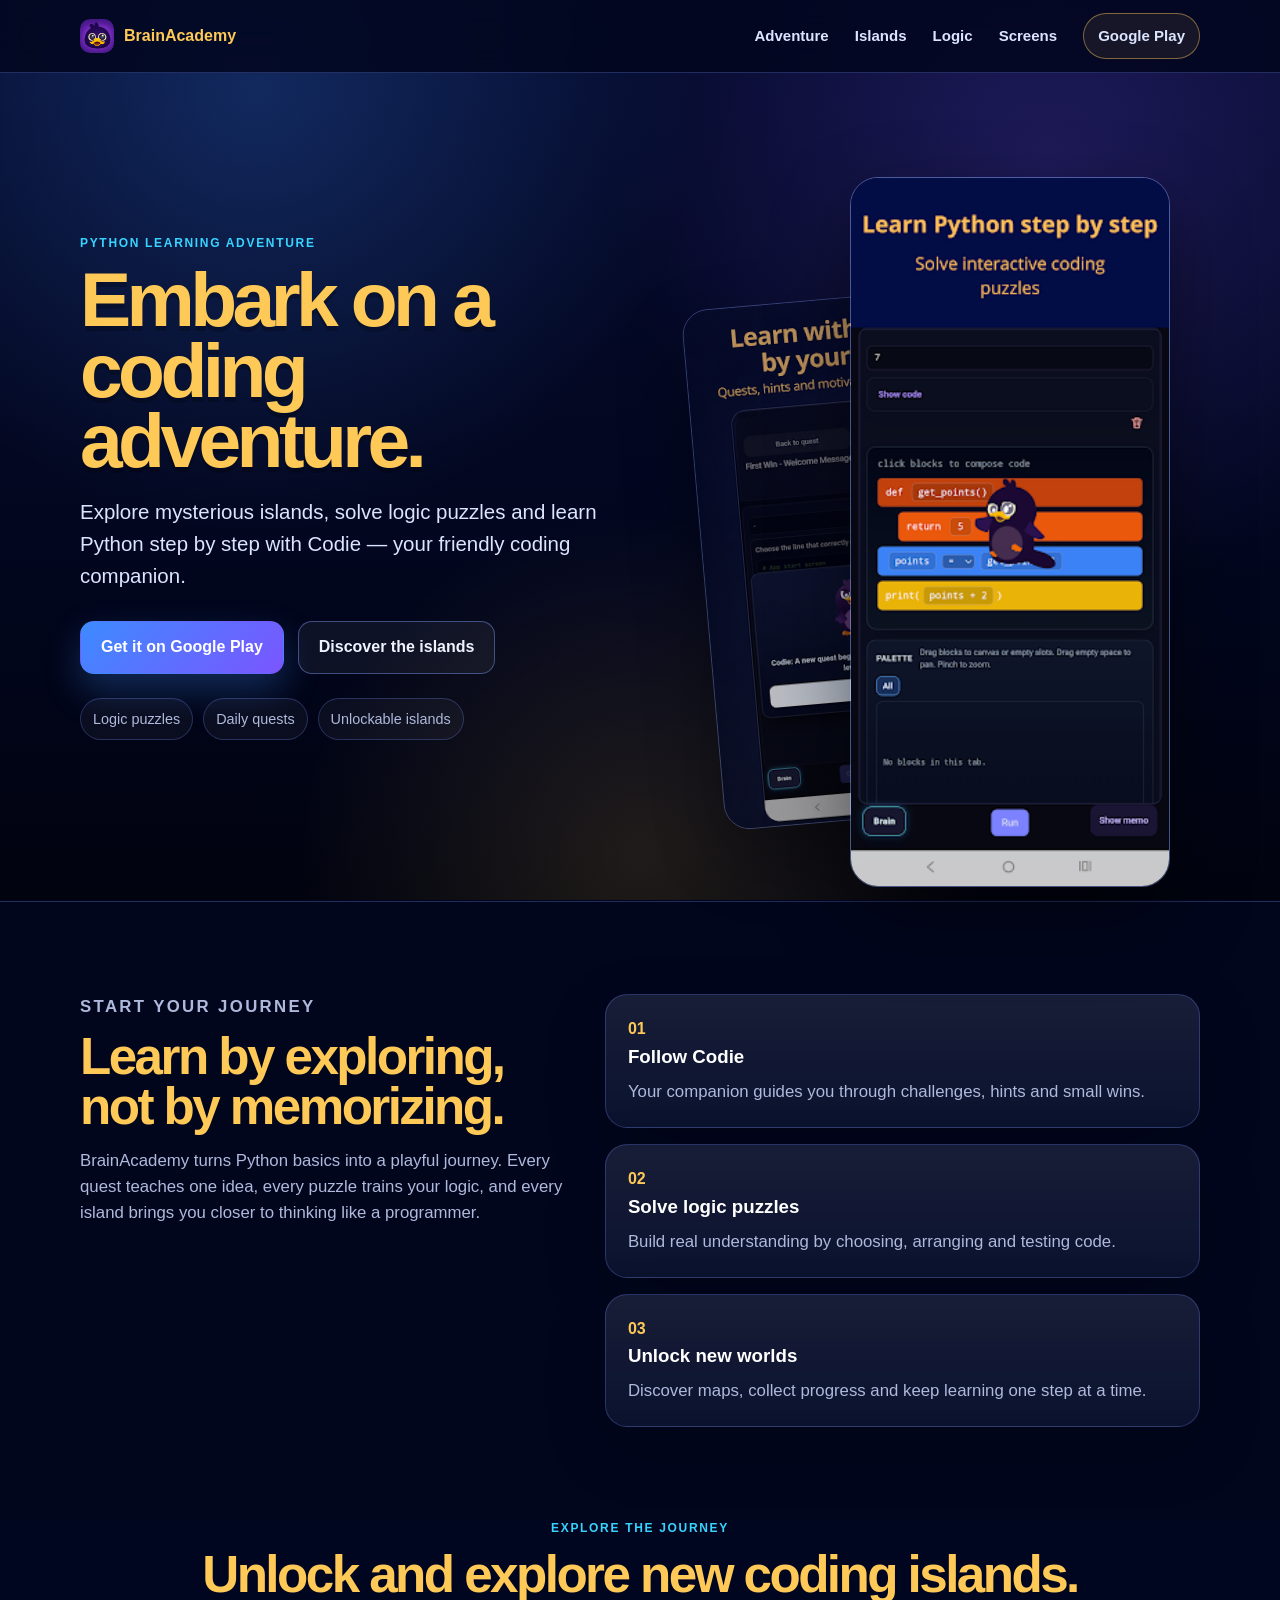
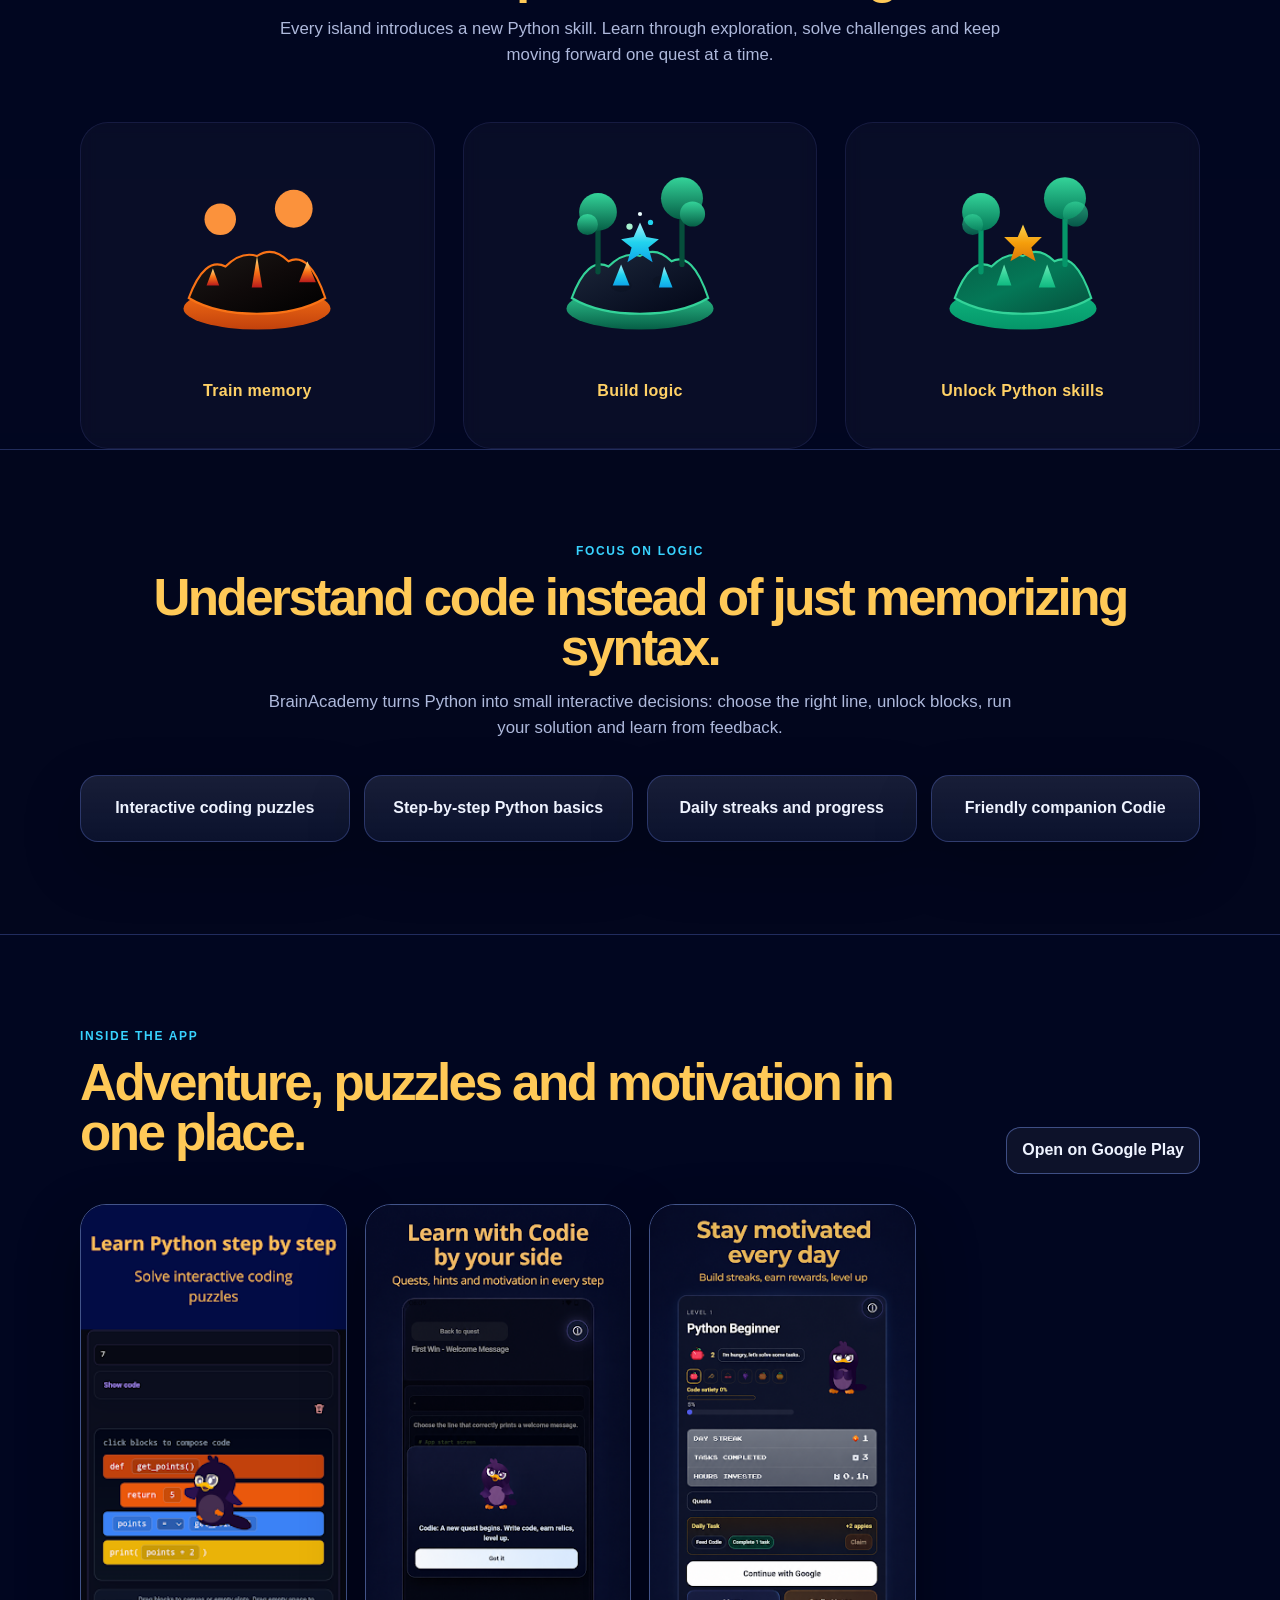
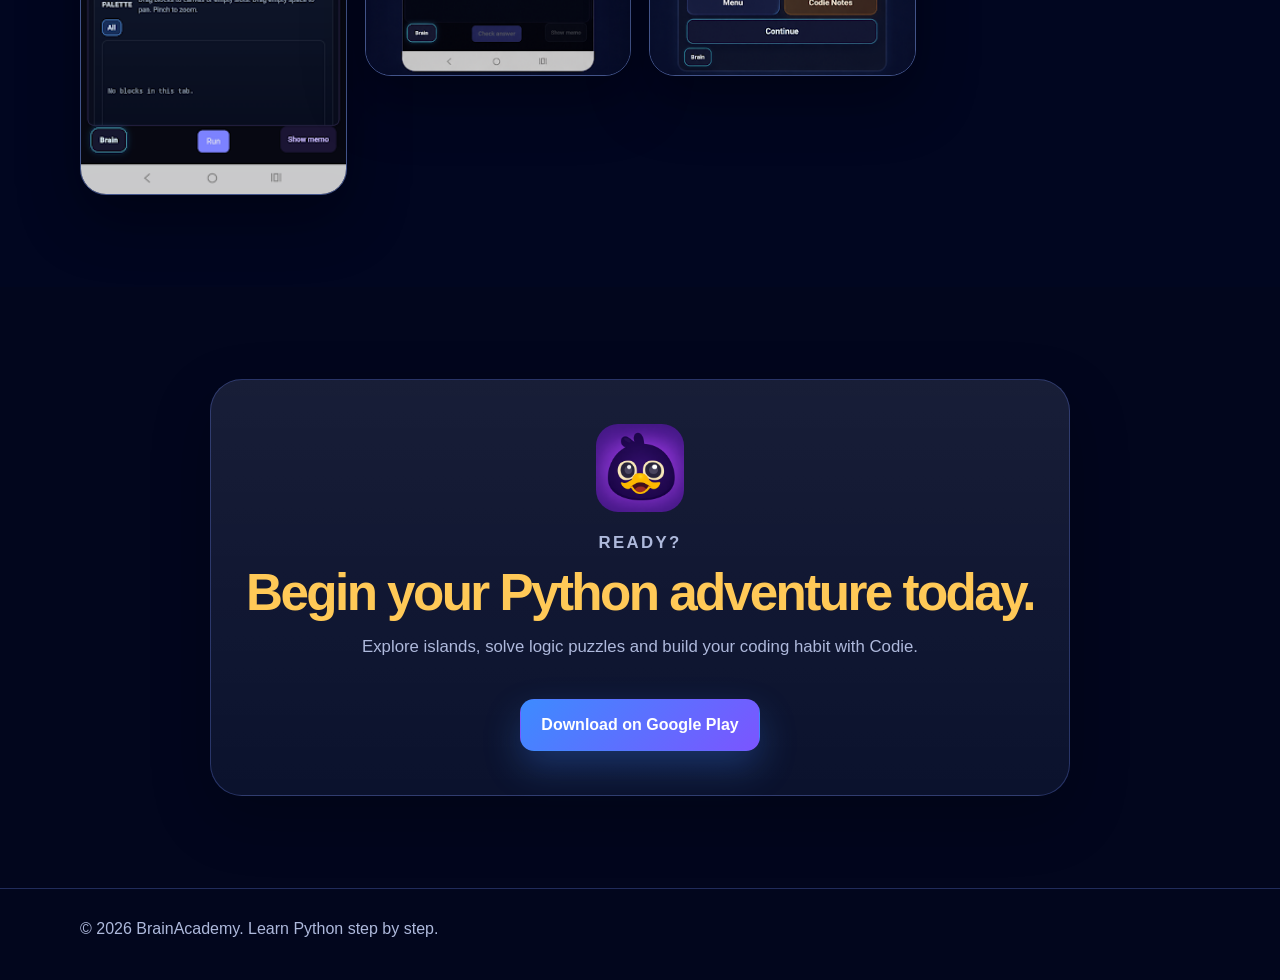
==== index.html @ b7f0995a "proffesional landing" ====
<!doctype html>
<html lang="en">
<head>
  <meta charset="UTF-8" />
  <meta name="viewport" content="width=device-width, initial-scale=1.0" />

  <title>BrainAcademy — Learn Python by Adventure</title>
  <meta
    name="description"
    content="Learn Python step by step with Codie. Solve logic puzzles, unlock coding blocks, discover islands and build a daily coding habit."
  />

  <link rel="icon" type="image/png" href="assets/img/icon-512.png" />
  <link rel="stylesheet" href="assets/css/styles.css" />
  <script src="assets/js/main.js" defer></script>
</head>

<body>
  <div class="page-bg" aria-hidden="true"></div>

  <header class="site-header">
    <div class="container header-inner">
      <a class="brand" href="#top">
        <img src="assets/img/icon-512.png" alt="" />
        BrainAcademy
      </a>

      <button
        class="menu-toggle"
        id="menu-toggle"
        type="button"
        aria-label="Open menu"
        aria-expanded="false"
        aria-controls="site-nav"
      >
        <span></span>
        <span></span>
        <span></span>
      </button>

      <nav class="site-nav" id="site-nav">
        <a href="#adventure">Adventure</a>
        <a href="#islands">Islands</a>
        <a href="#logic">Logic</a>
        <a href="#screens">Screens</a>
        <a
          class="nav-cta"
          href="https://play.google.com/store/apps/details?id=com.brainacademy.app"
          target="_blank"
          rel="noopener"
        >
          Google Play
        </a>
      </nav>
    </div>
  </header>

  <main id="top">
    <section class="hero">
      <div class="container hero-grid">
        <div class="hero-copy">
          <p class="eyebrow">Python learning adventure</p>

          <h1>Embark on a coding adventure.</h1>

          <p class="lead">
            Explore mysterious islands, solve logic puzzles and learn Python step by step
            with Codie — your friendly coding companion.
          </p>

          <div class="hero-actions">
            <a
              class="btn btn-primary"
              href="https://play.google.com/store/apps/details?id=com.brainacademy.app"
              target="_blank"
              rel="noopener"
            >
              Get it on Google Play
            </a>

            <a class="btn btn-ghost" href="#islands">
              Discover the islands
            </a>
          </div>

          <div class="mini-stats">
            <span>Logic puzzles</span>
            <span>Daily quests</span>
            <span>Unlockable islands</span>
          </div>
        </div>

        <div class="phone-stack" aria-label="BrainAcademy app screenshots">
          <img
            class="phone phone-main"
            src="assets/img/screen-puzzle.png"
            alt="BrainAcademy coding puzzle screen"
          />
          <img
            class="phone phone-back"
            src="assets/img/screen-codie.png"
            alt="Codie adventure screen"
          />
        </div>
      </div>
    </section>

    <section class="section" id="adventure">
      <div class="container split">
        <div>
          <p class="eyebrow">Start your journey</p>
          <h2>Learn by exploring, not by memorizing.</h2>
          <p>
            BrainAcademy turns Python basics into a playful journey. Every quest
            teaches one idea, every puzzle trains your logic, and every island
            brings you closer to thinking like a programmer.
          </p>
        </div>

        <div class="cards">
          <article class="card">
            <span>01</span>
            <h3>Follow Codie</h3>
            <p>
              Your companion guides you through challenges, hints and small wins.
            </p>
          </article>

          <article class="card">
            <span>02</span>
            <h3>Solve logic puzzles</h3>
            <p>
              Build real understanding by choosing, arranging and testing code.
            </p>
          </article>

          <article class="card">
            <span>03</span>
            <h3>Unlock new worlds</h3>
            <p>
              Discover maps, collect progress and keep learning one step at a time.
            </p>
          </article>
        </div>
      </div>
    </section>

    <section class="islands-showcase section-dark" id="islands">
  <div class="container">
    <div class="center">
      <p class="eyebrow">Explore the journey</p>

      <h2>Unlock and explore new coding islands.</h2>

      <p class="section-lead">
        Every island introduces a new Python skill.
        Learn through exploration, solve challenges and keep moving forward one quest at a time.
      </p>
    </div>

    <div class="island-grid">

      <article class="island-card">
        <img
          src="assets/img/island-lava-unlocked.svg"
          alt="Python island"
        />
        <p class="island-label">Train memory</p>
      </article>

      <article class="island-card">
        <img
          src="assets/img/island-completed.svg"
          alt="Coding island"
        />
        <p class="island-label">Build logic</p>
      </article>

      <article class="island-card">
        <img
          src="assets/img/island-nebula-rift.svg"
          alt="Adventure island"
        />
        <p class="island-label">Unlock Python skills</p>
      </article>

    </div>
  </div>
</section>
    <section class="section" id="logic">
      <div class="container center">
        <p class="eyebrow">Focus on logic</p>
        <h2>Understand code instead of just memorizing syntax.</h2>

        <p class="section-lead">
          BrainAcademy turns Python into small interactive decisions:
          choose the right line, unlock blocks, run your solution and learn from feedback.
        </p>

        <div class="feature-grid">
          <div class="feature">Interactive coding puzzles</div>
          <div class="feature">Step-by-step Python basics</div>
          <div class="feature">Daily streaks and progress</div>
          <div class="feature">Friendly companion Codie</div>
        </div>
      </div>
    </section>

    <section class="section section-dark" id="screens">
      <div class="container">
        <div class="section-head">
          <div>
            <p class="eyebrow">Inside the app</p>
            <h2>Adventure, puzzles and motivation in one place.</h2>
          </div>

          <a
            class="btn btn-small"
            href="https://play.google.com/store/apps/details?id=com.brainacademy.app"
            target="_blank"
            rel="noopener"
          >
            Open on Google Play
          </a>
        </div>

        <div class="screens-grid">
          <img src="assets/img/screen-puzzle.png" alt="Python puzzle screen" />
          <img src="assets/img/screen-codie.png" alt="Codie screen" />
          <img src="assets/img/screen-streak.png" alt="Daily motivation screen" />
        </div>
      </div>
    </section>

    <section class="final-cta">
      <div class="container final-box">
        <img src="assets/img/icon-512.png" alt="" />

        <p class="eyebrow">Ready?</p>
        <h2>Begin your Python adventure today.</h2>

        <p>
          Explore islands, solve logic puzzles and build your coding habit with Codie.
        </p>

        <a
          class="btn btn-primary"
          href="https://play.google.com/store/apps/details?id=com.brainacademy.app"
          target="_blank"
          rel="noopener"
        >
          Download on Google Play
        </a>
      </div>
    </section>
  </main>

  <footer class="site-footer">
    <div class="container footer-inner">
      <p>© <span id="year"></span> BrainAcademy. Learn Python step by step.</p>
    </div>
  </footer>
</body>
</html>
---- assets/css/styles.css ----
:root {
  --bg: #02061d;
  --bg2: #06103b;
  --panel: rgba(8, 15, 45, 0.82);
  --panel2: rgba(14, 24, 67, 0.92);
  --text: #f5f7ff;
  --muted: #aeb9dc;
  --gold: #ffc957;
  --gold2: #ffdd83;
  --blue: #3d8bff;
  --purple: #7b55ff;
  --cyan: #38d3ff;
  --line: rgba(115, 145, 255, 0.28);
  --shadow: 0 30px 80px rgba(0, 0, 0, 0.45);
}

* {
  box-sizing: border-box;
}

html {
  scroll-behavior: smooth;
}

body {
  margin: 0;
  font-family: Inter, "Segoe UI", Roboto, Arial, sans-serif;
  color: var(--text);
  background: var(--bg);
  line-height: 1.55;
}

a {
  color: inherit;
  text-decoration: none;
}

img {
  max-width: 100%;
  display: block;
}

.page-bg {
  position: fixed;
  inset: 0;
  z-index: -1;
  background:
    radial-gradient(circle at 20% 10%, rgba(61, 139, 255, 0.24), transparent 34%),
    radial-gradient(circle at 82% 18%, rgba(123, 85, 255, 0.22), transparent 34%),
    radial-gradient(circle at 50% 95%, rgba(255, 201, 87, 0.12), transparent 32%),
    linear-gradient(180deg, #050b2f 0%, #02061d 65%, #01030f 100%);
}

.container {
  width: min(1120px, 92%);
  margin: 0 auto;
}

.site-header {
  position: sticky;
  top: 0;
  z-index: 20;
  background: rgba(2, 6, 29, 0.82);
  border-bottom: 1px solid var(--line);
  backdrop-filter: blur(14px);
}

.header-inner {
  min-height: 72px;
  display: flex;
  align-items: center;
  justify-content: space-between;
}

.brand {
  display: inline-flex;
  align-items: center;
  gap: 10px;
  font-weight: 900;
  color: var(--gold);
}

.brand img {
  width: 34px;
  height: 34px;
  border-radius: 10px;
}

.site-nav {
  display: flex;
  align-items: center;
  gap: 26px;
  color: #dce5ff;
  font-weight: 700;
  font-size: 0.94rem;
}

.site-nav a:hover {
  color: var(--gold2);
}

.nav-cta {
  padding: 10px 14px;
  border: 1px solid rgba(255, 201, 87, 0.45);
  border-radius: 999px;
  background: rgba(255, 201, 87, 0.08);
}

.menu-toggle {
  display: none;
  width: 44px;
  height: 44px;
  border: 1px solid var(--line);
  border-radius: 12px;
  background: rgba(255,255,255,0.04);
}

.menu-toggle span {
  display: block;
  height: 2px;
  width: 22px;
  margin: 5px auto;
  background: white;
}

.hero {
  min-height: calc(100svh - 72px);
  display: grid;
  align-items: center;
  padding: 68px 0;
}

.hero-grid {
  display: grid;
  grid-template-columns: 1.05fr 0.95fr;
  gap: 46px;
  align-items: center;
}

.eyebrow {
  margin: 0 0 12px;
  color: var(--cyan);
  text-transform: uppercase;
  letter-spacing: 0.14em;
  font-size: 0.75rem;
  font-weight: 900;
}

h1,
h2,
h3,
p {
  margin-top: 0;
}

h1 {
  margin-bottom: 20px;
  max-width: 780px;
  font-size: clamp(2.7rem, 6vw, 5.9rem);
  line-height: 0.92;
  letter-spacing: -0.06em;
  color: var(--gold);
  text-shadow: 0 5px 0 rgba(0,0,0,0.22);
}

h2 {
  margin-bottom: 16px;
  font-size: clamp(2rem, 4vw, 4rem);
  line-height: 0.98;
  letter-spacing: -0.05em;
  color: var(--gold);
}

h3 {
  margin-bottom: 8px;
  color: #ffffff;
}

.lead {
  max-width: 620px;
  color: #dce5ff;
  font-size: clamp(1.05rem, 2vw, 1.28rem);
}

.hero-actions {
  display: flex;
  flex-wrap: wrap;
  gap: 14px;
  margin-top: 30px;
}

.btn {
  display: inline-flex;
  align-items: center;
  justify-content: center;
  min-height: 48px;
  padding: 13px 20px;
  border-radius: 14px;
  border: 1px solid transparent;
  font-weight: 900;
  transition: transform 0.16s ease, filter 0.16s ease;
}

.btn:hover {
  transform: translateY(-2px);
  filter: brightness(1.08);
}

.btn-primary {
  color: white;
  background: linear-gradient(135deg, var(--blue), var(--purple));
  box-shadow: 0 16px 36px rgba(61, 139, 255, 0.28);
}

.btn-ghost,
.btn-small {
  color: #eef3ff;
  border-color: rgba(129, 160, 255, 0.42);
  background: rgba(255,255,255,0.05);
}

.btn-small {
  min-height: 42px;
  padding: 10px 15px;
  white-space: nowrap;
}

.mini-stats {
  display: flex;
  flex-wrap: wrap;
  gap: 10px;
  margin-top: 24px;
}

.mini-stats span {
  padding: 9px 12px;
  border: 1px solid var(--line);
  border-radius: 999px;
  color: var(--muted);
  background: rgba(255,255,255,0.04);
  font-size: 0.9rem;
}

.phone-stack {
  position: relative;
  min-height: 620px;
}

.phone {
  position: absolute;
  width: min(320px, 72vw);
  border-radius: 28px;
  border: 1px solid rgba(138, 169, 255, 0.48);
  box-shadow: var(--shadow);
}

.phone-main {
  right: 30px;
  top: 0;
  z-index: 2;
}

.phone-back {
  left: 0;
  top: 98px;
  opacity: 0.75;
  transform: rotate(-5deg) scale(0.92);
}

.section {
  padding: 92px 0;
  border-top: 1px solid var(--line);
}

.section-dark {
  background: rgba(2, 8, 35, 0.62);
}

.split {
  display: grid;
  grid-template-columns: 0.9fr 1.1fr;
  gap: 38px;
  align-items: start;
}

.split p,
.section-lead,
.final-box p {
  color: var(--muted);
  font-size: 1.05rem;
}

.cards {
  display: grid;
  gap: 16px;
}

.card,
.feature,
.final-box {
  border: 1px solid var(--line);
  background:
    linear-gradient(180deg, rgba(255,255,255,0.07), rgba(255,255,255,0.02)),
    var(--panel);
  box-shadow: 0 22px 60px rgba(0,0,0,0.22);
}

.card {
  padding: 22px;
  border-radius: 22px;
}

.card span {
  color: var(--gold);
  font-weight: 900;
}
.island-grid {
  margin-top: 54px;
  display: grid;
  grid-template-columns: repeat(3, minmax(220px, 1fr));
  gap: 28px;
  align-items: end;
}

.island-card {
  background: rgba(255,255,255,0.03);
  border: 1px solid rgba(120,130,255,0.12);
  border-radius: 28px;
  padding: 28px 20px;
  text-align: center;
  backdrop-filter: blur(8px);
}

.island-card img {
  width: min(210px, 100%);
  display: block;
  margin: 0 auto;
}

.island-label {
  margin-top: 18px;
  font-size: 1rem;
  font-weight: 600;
  color: #ffd166;
  letter-spacing: 0.02em;
}

@media (max-width: 900px) {
  .island-grid {
    grid-template-columns: 1fr;
    gap: 22px;
  }

  .island-card img {
    width: 170px;
  }
}
.card p {
  margin-bottom: 0;
  color: var(--muted);
}

.center {
  text-align: center;
}

.center .section-lead {
  margin-left: auto;
  margin-right: auto;
  max-width: 760px;
}

.feature-grid {
  margin-top: 34px;
  display: grid;
  grid-template-columns: repeat(4, 1fr);
  gap: 14px;
}

.feature {
  padding: 20px 16px;
  border-radius: 18px;
  color: #eef3ff;
  font-weight: 900;
}

.section-head {
  display: flex;
  align-items: end;
  justify-content: space-between;
  gap: 22px;
  margin-bottom: 30px;
}

.screens-grid {
  display: grid;
  grid-template-columns: repeat(4, 1fr);
  gap: 18px;
}

.screens-grid img {
  width: 100%;
  border-radius: 26px;
  border: 1px solid rgba(138, 169, 255, 0.48);
  box-shadow: 0 24px 60px rgba(0, 0, 0, 0.34);
}

.final-cta {
  padding: 92px 0;
}

.final-box {
  max-width: 860px;
  margin: 0 auto;
  padding: 44px 26px;
  border-radius: 32px;
  text-align: center;
}

.final-box img {
  width: 88px;
  height: 88px;
  margin: 0 auto 18px;
  border-radius: 22px;
}

.final-box .btn {
  margin-top: 22px;
}

.site-footer {
  padding: 28px 0 38px;
  border-top: 1px solid var(--line);
  color: var(--muted);
}

.footer-inner p {
  margin: 0;
}

@media (max-width: 950px) {
  .hero-grid,
  .split {
    grid-template-columns: 1fr;
  }

  .phone-stack {
    min-height: 560px;
  }

  .phone-main {
    right: 8%;
  }

  .phone-back {
    left: 6%;
  }

  .feature-grid,
  .screens-grid {
    grid-template-columns: repeat(2, 1fr);
  }
}

@media (max-width: 720px) {
  .menu-toggle {
    display: block;
  }

  .site-nav {
    position: absolute;
    left: 4%;
    right: 4%;
    top: 72px;
    display: none;
    flex-direction: column;
    align-items: stretch;
    padding: 16px;
    border: 1px solid var(--line);
    border-radius: 18px;
    background: rgba(3, 8, 33, 0.98);
  }

  .site-nav.open {
    display: flex;
  }

  .hero {
    padding: 46px 0 28px;
  }

  h1 {
    font-size: clamp(2.6rem, 14vw, 4.4rem);
  }

  .phone-stack {
    min-height: 500px;
  }

  .phone {
    width: min(245px, 72vw);
  }

  .phone-main {
    right: 0;
  }

  .phone-back {
    left: 0;
    top: 86px;
  }

  .section,
  .final-cta {
    padding: 68px 0;
  }

  .section-head {
    display: block;
  }

  .section-head .btn {
    margin-top: 18px;
  }

  .feature-grid,
  .screens-grid {
    grid-template-columns: 1fr;
  }
}
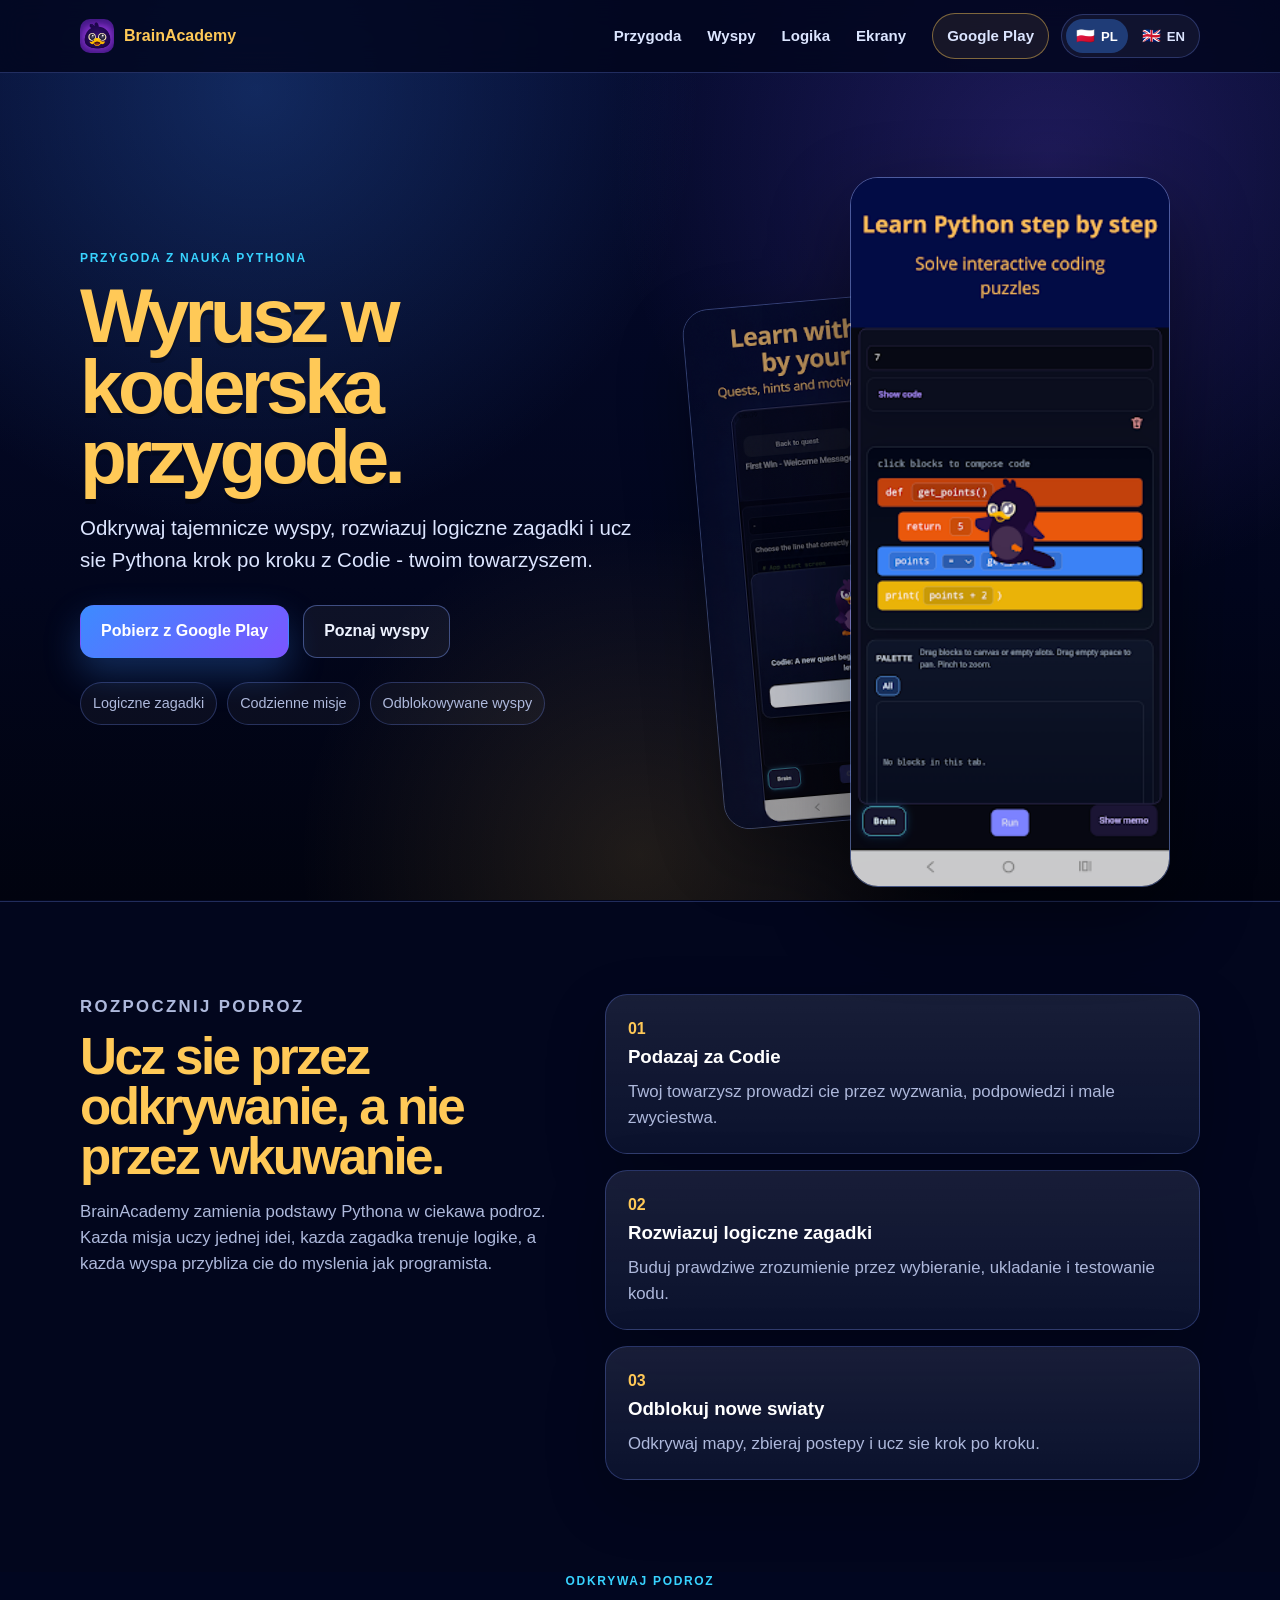
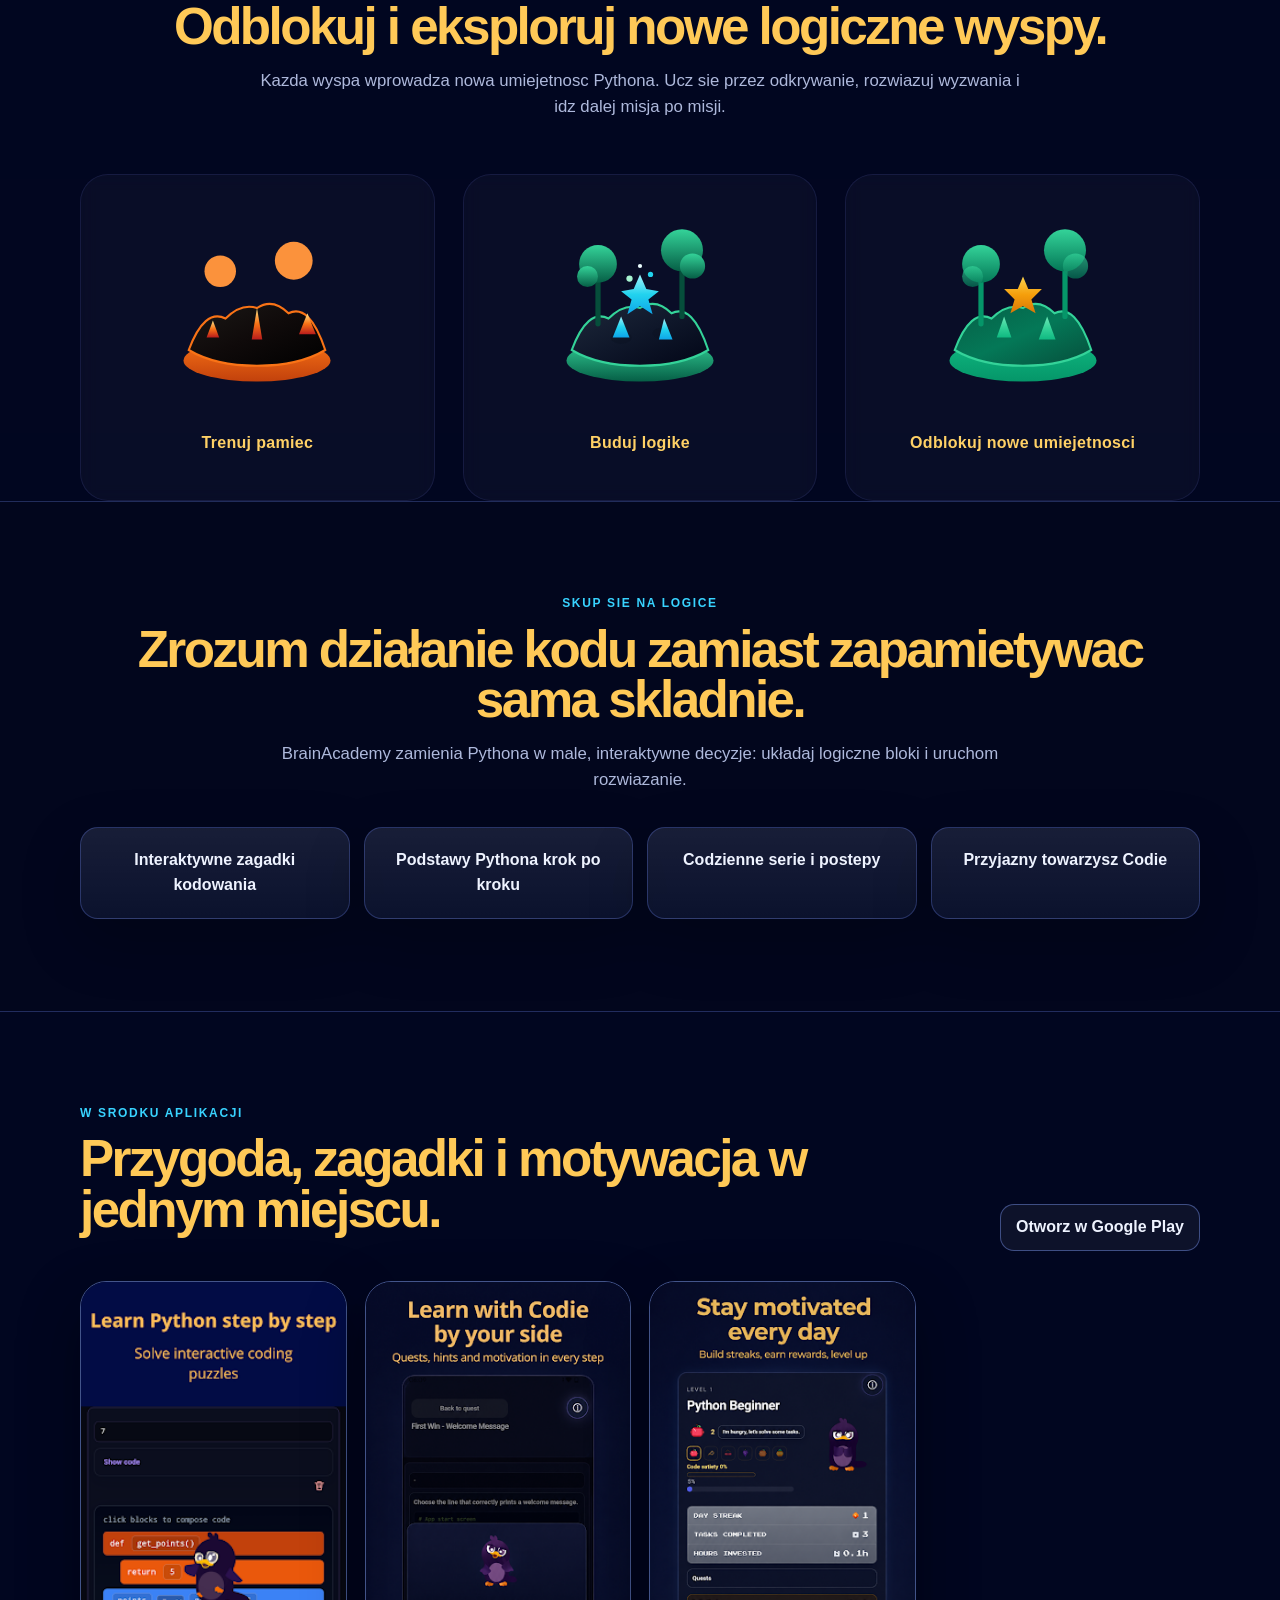
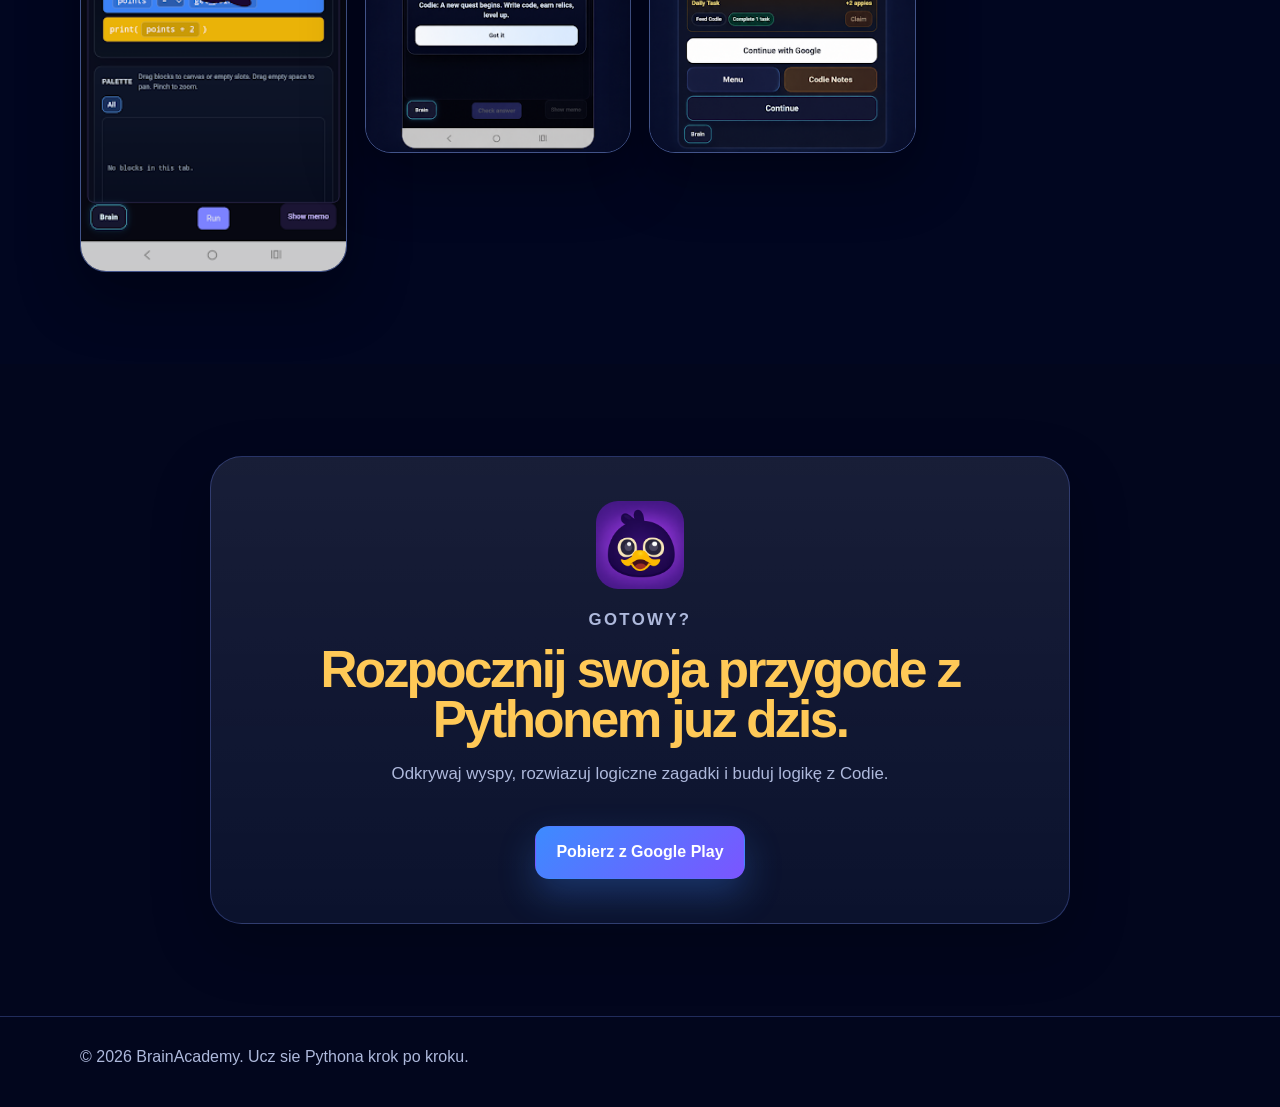
==== commit b54cb410: "translations" ====
--- a/index.html
+++ b/index.html
@@ -1,13 +1,13 @@
 <!doctype html>
-<html lang="en">
+<html lang="pl">
 <head>
   <meta charset="UTF-8" />
   <meta name="viewport" content="width=device-width, initial-scale=1.0" />
 
-  <title>BrainAcademy — Learn Python by Adventure</title>
+  <title>BrainAcademy - Ucz sie Pythona przez przygode</title>
   <meta
     name="description"
-    content="Learn Python step by step with Codie. Solve logic puzzles, unlock coding blocks, discover islands and build a daily coding habit."
+    content="Ucz sie Pythona krok po kroku z Codie. Rozwiazuj logiczne zagadki, odblokowuj bloki kodu, odkrywaj wyspy i buduj codzienny nawyk kodowania."
   />
 
   <link rel="icon" type="image/png" href="assets/img/icon-512.png" />
@@ -25,33 +25,69 @@
         BrainAcademy
       </a>
 
-      <button
-        class="menu-toggle"
-        id="menu-toggle"
-        type="button"
-        aria-label="Open menu"
-        aria-expanded="false"
-        aria-controls="site-nav"
-      >
-        <span></span>
-        <span></span>
-        <span></span>
-      </button>
-
-      <nav class="site-nav" id="site-nav">
-        <a href="#adventure">Adventure</a>
-        <a href="#islands">Islands</a>
-        <a href="#logic">Logic</a>
-        <a href="#screens">Screens</a>
-        <a
-          class="nav-cta"
-          href="https://play.google.com/store/apps/details?id=com.brainacademy.app"
-          target="_blank"
-          rel="noopener"
+      <div class="header-actions">
+        <button
+          class="menu-toggle"
+          id="menu-toggle"
+          type="button"
+          data-i18n="menu.toggle"
+          data-i18n-attr="aria-label"
+          aria-label="Otworz menu"
+          aria-expanded="false"
+          aria-controls="site-nav"
         >
-          Google Play
-        </a>
-      </nav>
+          <span></span>
+          <span></span>
+          <span></span>
+        </button>
+
+        <nav class="site-nav" id="site-nav">
+          <a href="#adventure" data-i18n="nav.adventure">Przygoda</a>
+          <a href="#islands" data-i18n="nav.islands">Wyspy</a>
+          <a href="#logic" data-i18n="nav.logic">Logika</a>
+          <a href="#screens" data-i18n="nav.screens">Ekrany</a>
+          <a
+            class="nav-cta"
+            href="https://play.google.com/store/apps/details?id=com.brainacademy.app"
+            target="_blank"
+            rel="noopener"
+            data-i18n="nav.play"
+          >
+            Google Play
+          </a>
+        </nav>
+
+        <div
+          class="lang-switch"
+          role="group"
+          data-i18n="lang.group"
+          data-i18n-attr="aria-label"
+          aria-label="Wybierz jezyk"
+        >
+          <button
+            class="lang-btn active"
+            type="button"
+            data-lang="pl"
+            data-i18n="lang.plLabel"
+            data-i18n-attr="aria-label"
+            aria-label="Polski"
+          >
+            <span class="flag" aria-hidden="true">&#x1F1F5;&#x1F1F1;</span>
+            <span>PL</span>
+          </button>
+          <button
+            class="lang-btn"
+            type="button"
+            data-lang="en"
+            data-i18n="lang.enLabel"
+            data-i18n-attr="aria-label"
+            aria-label="English"
+          >
+            <span class="flag" aria-hidden="true">&#x1F1EC;&#x1F1E7;</span>
+            <span>EN</span>
+          </button>
+        </div>
+      </div>
     </div>
   </header>
 
@@ -59,13 +95,13 @@
     <section class="hero">
       <div class="container hero-grid">
         <div class="hero-copy">
-          <p class="eyebrow">Python learning adventure</p>
-
-          <h1>Embark on a coding adventure.</h1>
-
-          <p class="lead">
-            Explore mysterious islands, solve logic puzzles and learn Python step by step
-            with Codie — your friendly coding companion.
+          <p class="eyebrow" data-i18n="hero.eyebrow">Przygoda z nauka Pythona</p>
+
+          <h1 data-i18n="hero.title">Wyrusz w koderska przygode.</h1>
+
+          <p class="lead" data-i18n="hero.lead">
+            Odkrywaj tajemnicze wyspy, rozwiazuj logiczne zagadki i ucz sie Pythona krok po kroku
+            z Codie - twoim przyjaznym towarzyszem kodowania.
           </p>
 
           <div class="hero-actions">
@@ -74,32 +110,37 @@
               href="https://play.google.com/store/apps/details?id=com.brainacademy.app"
               target="_blank"
               rel="noopener"
+              data-i18n="hero.primaryCta"
             >
-              Get it on Google Play
+              Pobierz z Google Play
             </a>
 
-            <a class="btn btn-ghost" href="#islands">
-              Discover the islands
+            <a class="btn btn-ghost" href="#islands" data-i18n="hero.secondaryCta">
+              Poznaj wyspy
             </a>
           </div>
 
           <div class="mini-stats">
-            <span>Logic puzzles</span>
-            <span>Daily quests</span>
-            <span>Unlockable islands</span>
+            <span data-i18n="hero.stat1">Logiczne zagadki</span>
+            <span data-i18n="hero.stat2">Codzienne misje</span>
+            <span data-i18n="hero.stat3">Odblokowywane wyspy</span>
           </div>
         </div>
 
-        <div class="phone-stack" aria-label="BrainAcademy app screenshots">
+        <div class="phone-stack" data-i18n="hero.screensAria" data-i18n-attr="aria-label" aria-label="Zrzuty ekranu aplikacji BrainAcademy">
           <img
             class="phone phone-main"
             src="assets/img/screen-puzzle.png"
-            alt="BrainAcademy coding puzzle screen"
+            data-i18n="hero.phoneMainAlt"
+            data-i18n-attr="alt"
+            alt="Ekran zagadki kodowania BrainAcademy"
           />
           <img
             class="phone phone-back"
             src="assets/img/screen-codie.png"
-            alt="Codie adventure screen"
+            data-i18n="hero.phoneBackAlt"
+            data-i18n-attr="alt"
+            alt="Ekran przygody z Codie"
           />
         </div>
       </div>
@@ -108,37 +149,36 @@
     <section class="section" id="adventure">
       <div class="container split">
         <div>
-          <p class="eyebrow">Start your journey</p>
-          <h2>Learn by exploring, not by memorizing.</h2>
-          <p>
-            BrainAcademy turns Python basics into a playful journey. Every quest
-            teaches one idea, every puzzle trains your logic, and every island
-            brings you closer to thinking like a programmer.
+          <p class="eyebrow" data-i18n="adventure.eyebrow">Rozpocznij podroz</p>
+          <h2 data-i18n="adventure.title">Ucz sie przez odkrywanie, a nie przez wkuwanie.</h2>
+          <p data-i18n="adventure.lead">
+            BrainAcademy zamienia podstawy Pythona w ciekawa podroz. Kazda misja uczy jednej idei,
+            kazda zagadka trenuje logike, a kazda wyspa przybliza cie do myslenia jak programista.
           </p>
         </div>
 
         <div class="cards">
           <article class="card">
             <span>01</span>
-            <h3>Follow Codie</h3>
-            <p>
-              Your companion guides you through challenges, hints and small wins.
+            <h3 data-i18n="adventure.card1Title">Podazaj za Codie</h3>
+            <p data-i18n="adventure.card1Text">
+              Twoj towarzysz prowadzi cie przez wyzwania, podpowiedzi i male zwyciestwa.
             </p>
           </article>
 
           <article class="card">
             <span>02</span>
-            <h3>Solve logic puzzles</h3>
-            <p>
-              Build real understanding by choosing, arranging and testing code.
+            <h3 data-i18n="adventure.card2Title">Rozwiazuj logiczne zagadki</h3>
+            <p data-i18n="adventure.card2Text">
+              Buduj prawdziwe zrozumienie przez wybieranie, ukladanie i testowanie kodu.
             </p>
           </article>
 
           <article class="card">
             <span>03</span>
-            <h3>Unlock new worlds</h3>
-            <p>
-              Discover maps, collect progress and keep learning one step at a time.
+            <h3 data-i18n="adventure.card3Title">Odblokowuj nowe swiaty</h3>
+            <p data-i18n="adventure.card3Text">
+              Odkrywaj mapy, zbieraj postepy i ucz sie krok po kroku.
             </p>
           </article>
         </div>
@@ -146,62 +186,67 @@
     </section>
 
     <section class="islands-showcase section-dark" id="islands">
-  <div class="container">
-    <div class="center">
-      <p class="eyebrow">Explore the journey</p>
-
-      <h2>Unlock and explore new coding islands.</h2>
-
-      <p class="section-lead">
-        Every island introduces a new Python skill.
-        Learn through exploration, solve challenges and keep moving forward one quest at a time.
-      </p>
-    </div>
-
-    <div class="island-grid">
-
-      <article class="island-card">
-        <img
-          src="assets/img/island-lava-unlocked.svg"
-          alt="Python island"
-        />
-        <p class="island-label">Train memory</p>
-      </article>
-
-      <article class="island-card">
-        <img
-          src="assets/img/island-completed.svg"
-          alt="Coding island"
-        />
-        <p class="island-label">Build logic</p>
-      </article>
-
-      <article class="island-card">
-        <img
-          src="assets/img/island-nebula-rift.svg"
-          alt="Adventure island"
-        />
-        <p class="island-label">Unlock Python skills</p>
-      </article>
-
-    </div>
-  </div>
-</section>
+      <div class="container">
+        <div class="center">
+          <p class="eyebrow" data-i18n="islands.eyebrow">Odkrywaj podroz</p>
+
+          <h2 data-i18n="islands.title">Odblokowuj i eksploruj nowe wyspy kodowania.</h2>
+
+          <p class="section-lead" data-i18n="islands.lead">
+            Kazda wyspa wprowadza nowa umiejetnosc Pythona.
+            Ucz sie przez odkrywanie, rozwiazuj wyzwania i idz dalej misja po misji.
+          </p>
+        </div>
+
+        <div class="island-grid">
+          <article class="island-card">
+            <img
+              src="assets/img/island-lava-unlocked.svg"
+              data-i18n="islands.card1Alt"
+              data-i18n-attr="alt"
+              alt="Wyspa Pythona"
+            />
+            <p class="island-label" data-i18n="islands.card1Label">Trenuj pamiec</p>
+          </article>
+
+          <article class="island-card">
+            <img
+              src="assets/img/island-completed.svg"
+              data-i18n="islands.card2Alt"
+              data-i18n-attr="alt"
+              alt="Wyspa kodowania"
+            />
+            <p class="island-label" data-i18n="islands.card2Label">Buduj logike</p>
+          </article>
+
+          <article class="island-card">
+            <img
+              src="assets/img/island-nebula-rift.svg"
+              data-i18n="islands.card3Alt"
+              data-i18n-attr="alt"
+              alt="Wyspa przygody"
+            />
+            <p class="island-label" data-i18n="islands.card3Label">Odblokowuj umiejetnosci Pythona</p>
+          </article>
+        </div>
+      </div>
+    </section>
+
     <section class="section" id="logic">
       <div class="container center">
-        <p class="eyebrow">Focus on logic</p>
-        <h2>Understand code instead of just memorizing syntax.</h2>
-
-        <p class="section-lead">
-          BrainAcademy turns Python into small interactive decisions:
-          choose the right line, unlock blocks, run your solution and learn from feedback.
+        <p class="eyebrow" data-i18n="logic.eyebrow">Skup sie na logice</p>
+        <h2 data-i18n="logic.title">Rozumiej kod zamiast zapamietywac sama skladnie.</h2>
+
+        <p class="section-lead" data-i18n="logic.lead">
+          BrainAcademy zamienia Pythona w male, interaktywne decyzje:
+          wybierz poprawna linie, odblokuj bloki, uruchom rozwiazanie i ucz sie z informacji zwrotnej.
         </p>
 
         <div class="feature-grid">
-          <div class="feature">Interactive coding puzzles</div>
-          <div class="feature">Step-by-step Python basics</div>
-          <div class="feature">Daily streaks and progress</div>
-          <div class="feature">Friendly companion Codie</div>
+          <div class="feature" data-i18n="logic.feature1">Interaktywne zagadki kodowania</div>
+          <div class="feature" data-i18n="logic.feature2">Podstawy Pythona krok po kroku</div>
+          <div class="feature" data-i18n="logic.feature3">Codzienne serie i postepy</div>
+          <div class="feature" data-i18n="logic.feature4">Przyjazny towarzysz Codie</div>
         </div>
       </div>
     </section>
@@ -210,8 +255,8 @@
       <div class="container">
         <div class="section-head">
           <div>
-            <p class="eyebrow">Inside the app</p>
-            <h2>Adventure, puzzles and motivation in one place.</h2>
+            <p class="eyebrow" data-i18n="screens.eyebrow">W srodku aplikacji</p>
+            <h2 data-i18n="screens.title">Przygoda, zagadki i motywacja w jednym miejscu.</h2>
           </div>
 
           <a
@@ -219,15 +264,31 @@
             href="https://play.google.com/store/apps/details?id=com.brainacademy.app"
             target="_blank"
             rel="noopener"
+            data-i18n="screens.cta"
           >
-            Open on Google Play
+            Otworz w Google Play
           </a>
         </div>
 
         <div class="screens-grid">
-          <img src="assets/img/screen-puzzle.png" alt="Python puzzle screen" />
-          <img src="assets/img/screen-codie.png" alt="Codie screen" />
-          <img src="assets/img/screen-streak.png" alt="Daily motivation screen" />
+          <img
+            src="assets/img/screen-puzzle.png"
+            data-i18n="screens.image1Alt"
+            data-i18n-attr="alt"
+            alt="Ekran zagadki Pythona"
+          />
+          <img
+            src="assets/img/screen-codie.png"
+            data-i18n="screens.image2Alt"
+            data-i18n-attr="alt"
+            alt="Ekran Codie"
+          />
+          <img
+            src="assets/img/screen-streak.png"
+            data-i18n="screens.image3Alt"
+            data-i18n-attr="alt"
+            alt="Ekran codziennej motywacji"
+          />
         </div>
       </div>
     </section>
@@ -236,11 +297,11 @@
       <div class="container final-box">
         <img src="assets/img/icon-512.png" alt="" />
 
-        <p class="eyebrow">Ready?</p>
-        <h2>Begin your Python adventure today.</h2>
-
-        <p>
-          Explore islands, solve logic puzzles and build your coding habit with Codie.
+        <p class="eyebrow" data-i18n="final.eyebrow">Gotowy?</p>
+        <h2 data-i18n="final.title">Rozpocznij swoja przygode z Pythonem juz dzis.</h2>
+
+        <p data-i18n="final.lead">
+          Odkrywaj wyspy, rozwiazuj logiczne zagadki i buduj nawyk kodowania z Codie.
         </p>
 
         <a
@@ -248,8 +309,9 @@
           href="https://play.google.com/store/apps/details?id=com.brainacademy.app"
           target="_blank"
           rel="noopener"
+          data-i18n="final.cta"
         >
-          Download on Google Play
+          Pobierz z Google Play
         </a>
       </div>
     </section>
@@ -257,8 +319,8 @@
 
   <footer class="site-footer">
     <div class="container footer-inner">
-      <p>© <span id="year"></span> BrainAcademy. Learn Python step by step.</p>
+      <p>&copy; <span id="year"></span> <span data-i18n="footer.copy">BrainAcademy. Ucz sie Pythona krok po kroku.</span></p>
     </div>
   </footer>
 </body>
-</html>+</html>
--- a/assets/css/styles.css
+++ b/assets/css/styles.css
@@ -72,6 +72,12 @@
   justify-content: space-between;
 }
 
+.header-actions {
+  display: flex;
+  align-items: center;
+  gap: 12px;
+}
+
 .brand {
   display: inline-flex;
   align-items: center;
@@ -104,6 +110,43 @@
   border: 1px solid rgba(255, 201, 87, 0.45);
   border-radius: 999px;
   background: rgba(255, 201, 87, 0.08);
+}
+
+.lang-switch {
+  display: inline-flex;
+  gap: 4px;
+  padding: 4px;
+  border: 1px solid var(--line);
+  border-radius: 999px;
+  background: rgba(255,255,255,0.05);
+}
+
+.lang-btn {
+  display: inline-flex;
+  align-items: center;
+  gap: 6px;
+  min-height: 34px;
+  padding: 6px 10px;
+  border: 0;
+  border-radius: 999px;
+  background: transparent;
+  color: #dce5ff;
+  font-size: 0.82rem;
+  font-weight: 800;
+  cursor: pointer;
+}
+
+.lang-btn.active {
+  background: rgba(61, 139, 255, 0.35);
+  color: #ffffff;
+}
+
+.lang-btn:hover {
+  background: rgba(255,255,255,0.12);
+}
+
+.flag {
+  font-size: 0.95rem;
 }
 
 .menu-toggle {
@@ -481,6 +524,16 @@
     background: rgba(3, 8, 33, 0.98);
   }
 
+  .header-actions {
+    gap: 8px;
+  }
+
+  .lang-btn {
+    min-height: 32px;
+    padding: 6px 9px;
+    font-size: 0.75rem;
+  }
+
   .site-nav.open {
     display: flex;
   }
@@ -527,4 +580,4 @@
   .screens-grid {
     grid-template-columns: 1fr;
   }
-}+}
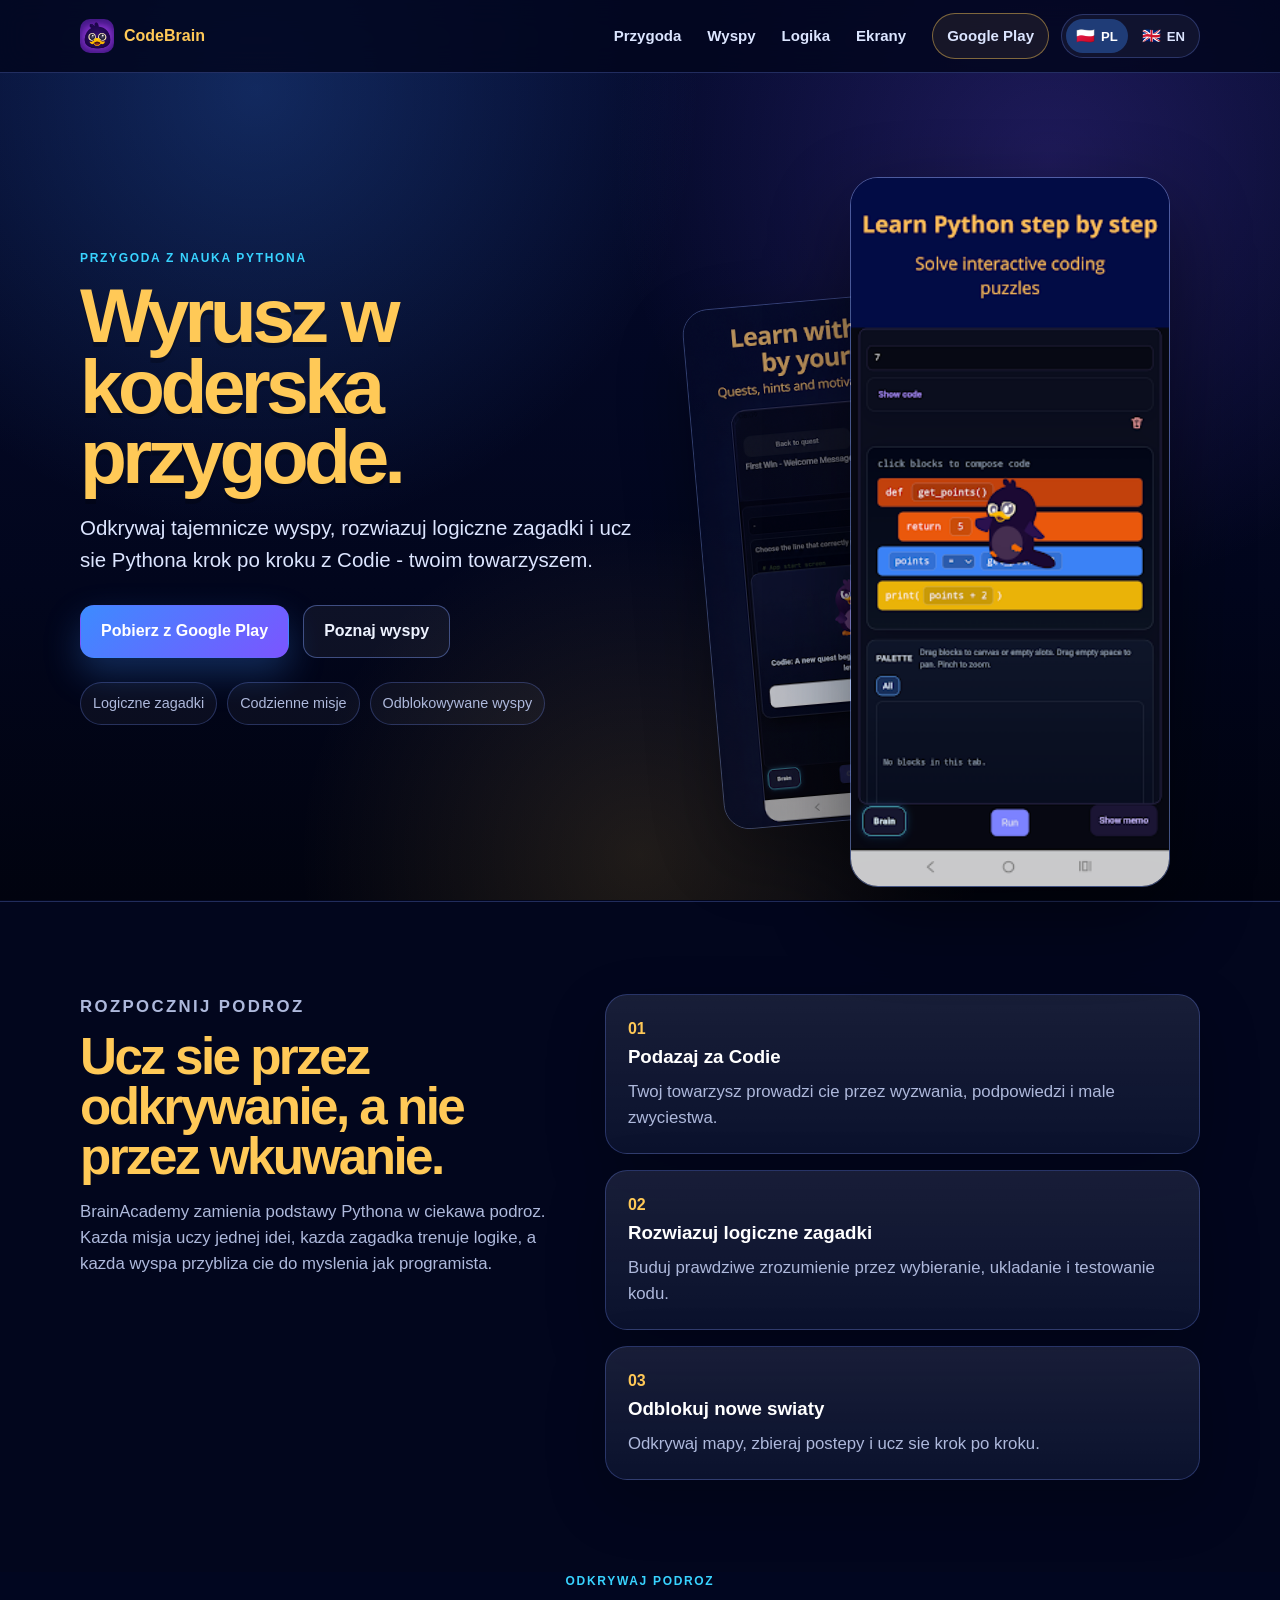
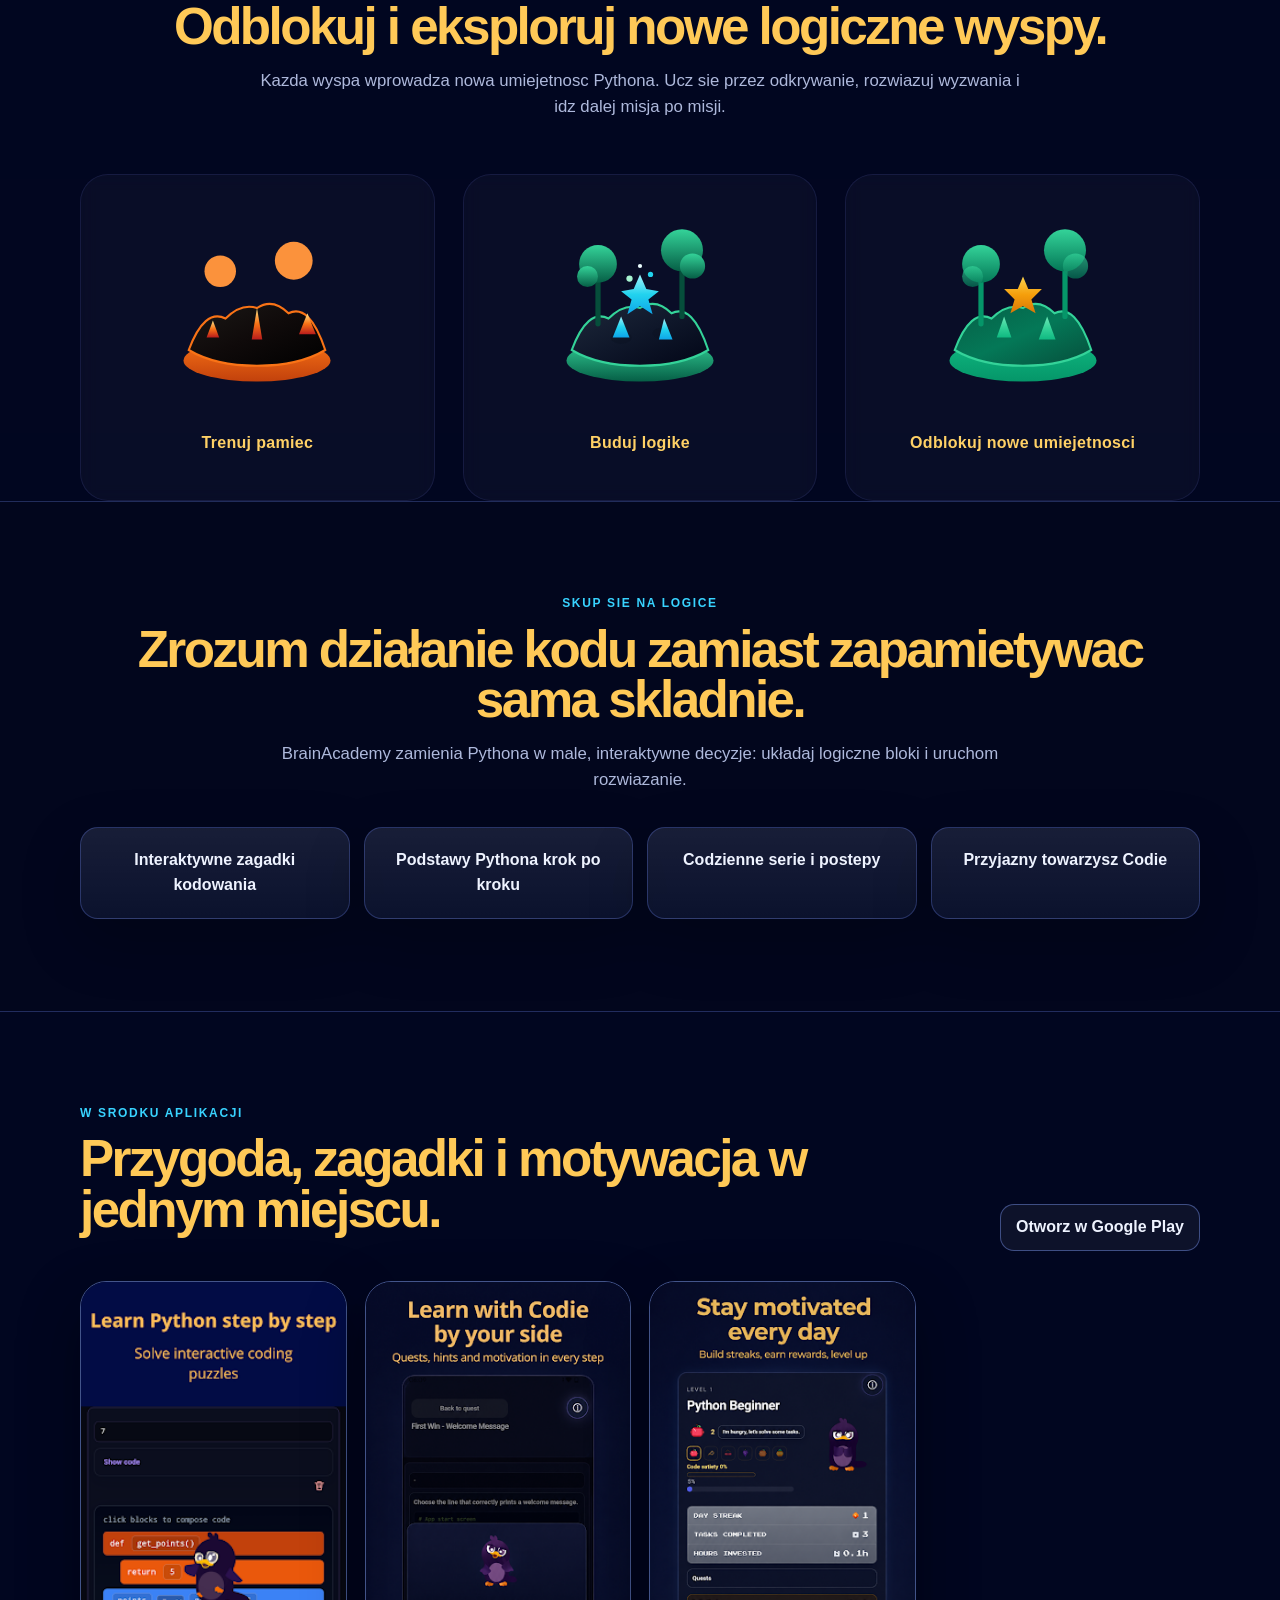
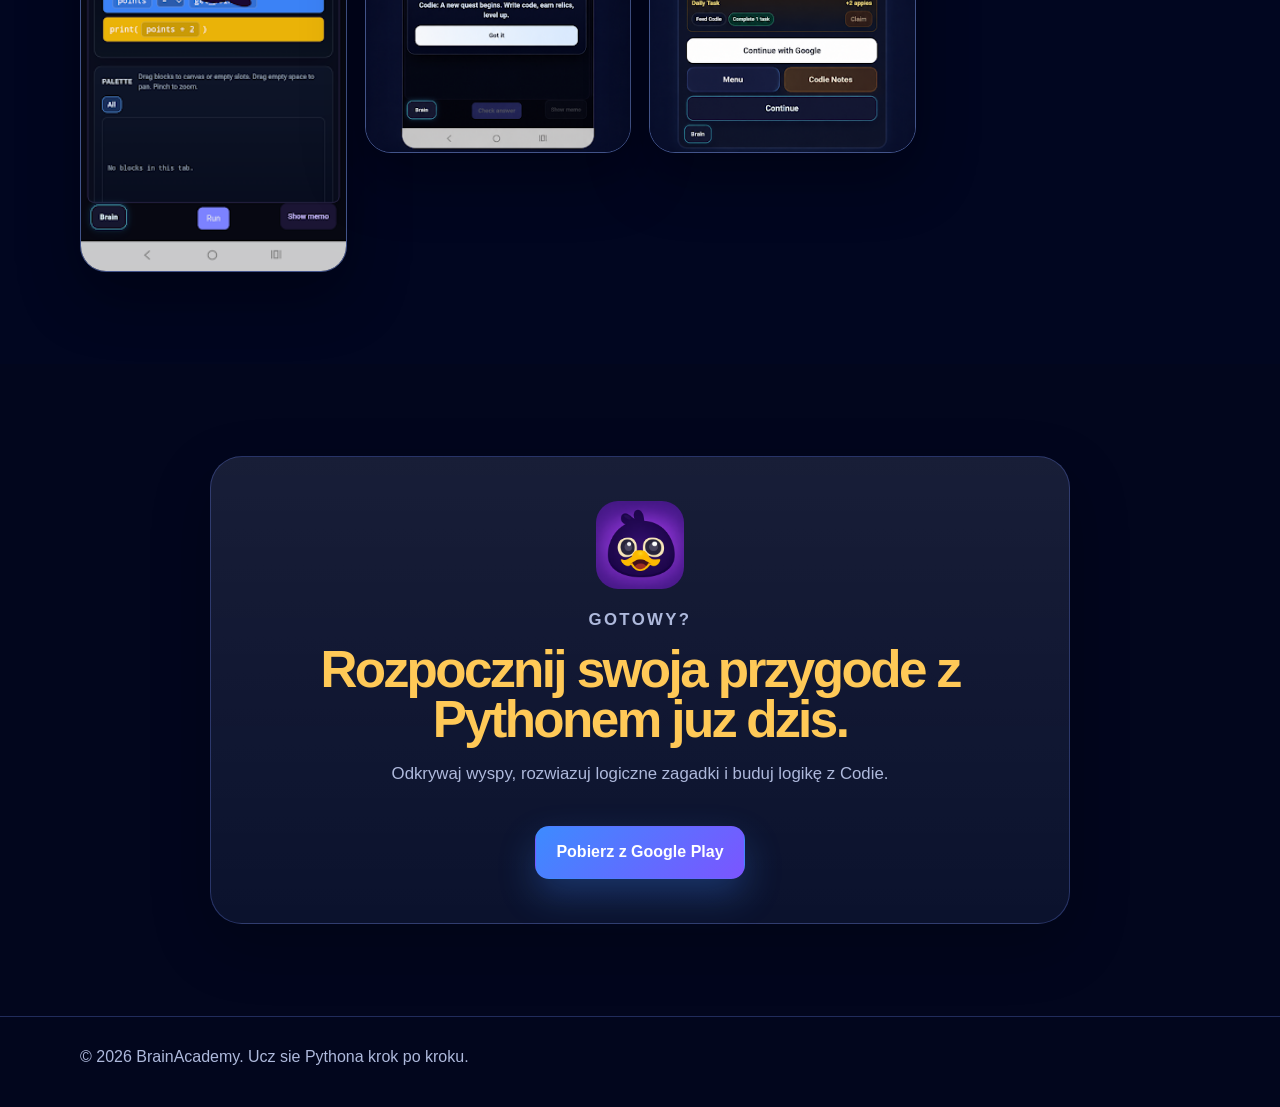
==== commit ccc74a33: "Update index.html" ====
--- a/index.html
+++ b/index.html
@@ -4,25 +4,36 @@
   <meta charset="UTF-8" />
   <meta name="viewport" content="width=device-width, initial-scale=1.0" />
 
-  <title>BrainAcademy - Ucz sie Pythona przez przygode</title>
+  <title>CodeBrain - Trenuj logikę programisty</title>
   <meta
     name="description"
-    content="Ucz sie Pythona krok po kroku z Codie. Rozwiazuj logiczne zagadki, odblokowuj bloki kodu, odkrywaj wyspy i buduj codzienny nawyk kodowania."
+    content="Trenuj logikę programisty krok po kroku z Codie. Rozwiazuj logiczne zagadki, odblokowuj bloki kodu, odkrywaj wyspy i trenuj mózg codziennie."
   />
 
   <link rel="icon" type="image/png" href="assets/img/icon-512.png" />
   <link rel="stylesheet" href="assets/css/styles.css" />
   <script src="assets/js/main.js" defer></script>
+  <!-- Google Tag Manager -->
+<script>(function(w,d,s,l,i){w[l]=w[l]||[];w[l].push({'gtm.start':
+new Date().getTime(),event:'gtm.js'});var f=d.getElementsByTagName(s)[0],
+j=d.createElement(s),dl=l!='dataLayer'?'&l='+l:'';j.async=true;j.src=
+'https://www.googletagmanager.com/gtm.js?id='+i+dl;f.parentNode.insertBefore(j,f);
+})(window,document,'script','dataLayer','GTM-NPBKLX9R');</script>
+<!-- End Google Tag Manager -->
 </head>
 
 <body>
+  <!-- Google Tag Manager (noscript) -->
+<noscript><iframe src="https://www.googletagmanager.com/ns.html?id=GTM-NPBKLX9R"
+height="0" width="0" style="display:none;visibility:hidden"></iframe></noscript>
+<!-- End Google Tag Manager (noscript) -->
   <div class="page-bg" aria-hidden="true"></div>
 
   <header class="site-header">
     <div class="container header-inner">
       <a class="brand" href="#top">
         <img src="assets/img/icon-512.png" alt="" />
-        BrainAcademy
+        CodeBrain
       </a>
 
       <div class="header-actions">
@@ -100,8 +111,8 @@
           <h1 data-i18n="hero.title">Wyrusz w koderska przygode.</h1>
 
           <p class="lead" data-i18n="hero.lead">
-            Odkrywaj tajemnicze wyspy, rozwiazuj logiczne zagadki i ucz sie Pythona krok po kroku
-            z Codie - twoim przyjaznym towarzyszem kodowania.
+            Odkrywaj tajemnicze wyspy, rozwiazuj którtkie zadania Python i trenuj logikę
+            z Codie.
           </p>
 
           <div class="hero-actions">
@@ -152,8 +163,8 @@
           <p class="eyebrow" data-i18n="adventure.eyebrow">Rozpocznij podroz</p>
           <h2 data-i18n="adventure.title">Ucz sie przez odkrywanie, a nie przez wkuwanie.</h2>
           <p data-i18n="adventure.lead">
-            BrainAcademy zamienia podstawy Pythona w ciekawa podroz. Kazda misja uczy jednej idei,
-            kazda zagadka trenuje logike, a kazda wyspa przybliza cie do myslenia jak programista.
+            CodeBrain zmienia zasady nauki kodowania: zamiast składni trenuj logikę. 
+            Kazde zadanie trenuje logike, a kazda wyspa przybliza Cie do myslenia jak programista.
           </p>
         </div>
 
@@ -235,18 +246,18 @@
     <section class="section" id="logic">
       <div class="container center">
         <p class="eyebrow" data-i18n="logic.eyebrow">Skup sie na logice</p>
-        <h2 data-i18n="logic.title">Rozumiej kod zamiast zapamietywac sama skladnie.</h2>
+        <h2 data-i18n="logic.title">Zrozum kod zamiast zapamietywac sama skladnie.</h2>
 
         <p class="section-lead" data-i18n="logic.lead">
-          BrainAcademy zamienia Pythona w male, interaktywne decyzje:
-          wybierz poprawna linie, odblokuj bloki, uruchom rozwiazanie i ucz sie z informacji zwrotnej.
+          CodeBrain zamienia Pythona w male, interaktywne decyzje:
+          wybierz poprawna linie, odblokuj bloki i uruchom rozwiazanie.
         </p>
 
         <div class="feature-grid">
           <div class="feature" data-i18n="logic.feature1">Interaktywne zagadki kodowania</div>
-          <div class="feature" data-i18n="logic.feature2">Podstawy Pythona krok po kroku</div>
+          <div class="feature" data-i18n="logic.feature2">Cwicz logikę z Pythonem krok po kroku</div>
           <div class="feature" data-i18n="logic.feature3">Codzienne serie i postepy</div>
-          <div class="feature" data-i18n="logic.feature4">Przyjazny towarzysz Codie</div>
+          <div class="feature" data-i18n="logic.feature4">Codie</div>
         </div>
       </div>
     </section>
@@ -319,7 +330,7 @@
 
   <footer class="site-footer">
     <div class="container footer-inner">
-      <p>&copy; <span id="year"></span> <span data-i18n="footer.copy">BrainAcademy. Ucz sie Pythona krok po kroku.</span></p>
+      <p>&copy; <span id="year"></span> <span data-i18n="footer.copy">CodeBrain: Myśl jak programista.</span></p>
     </div>
   </footer>
 </body>
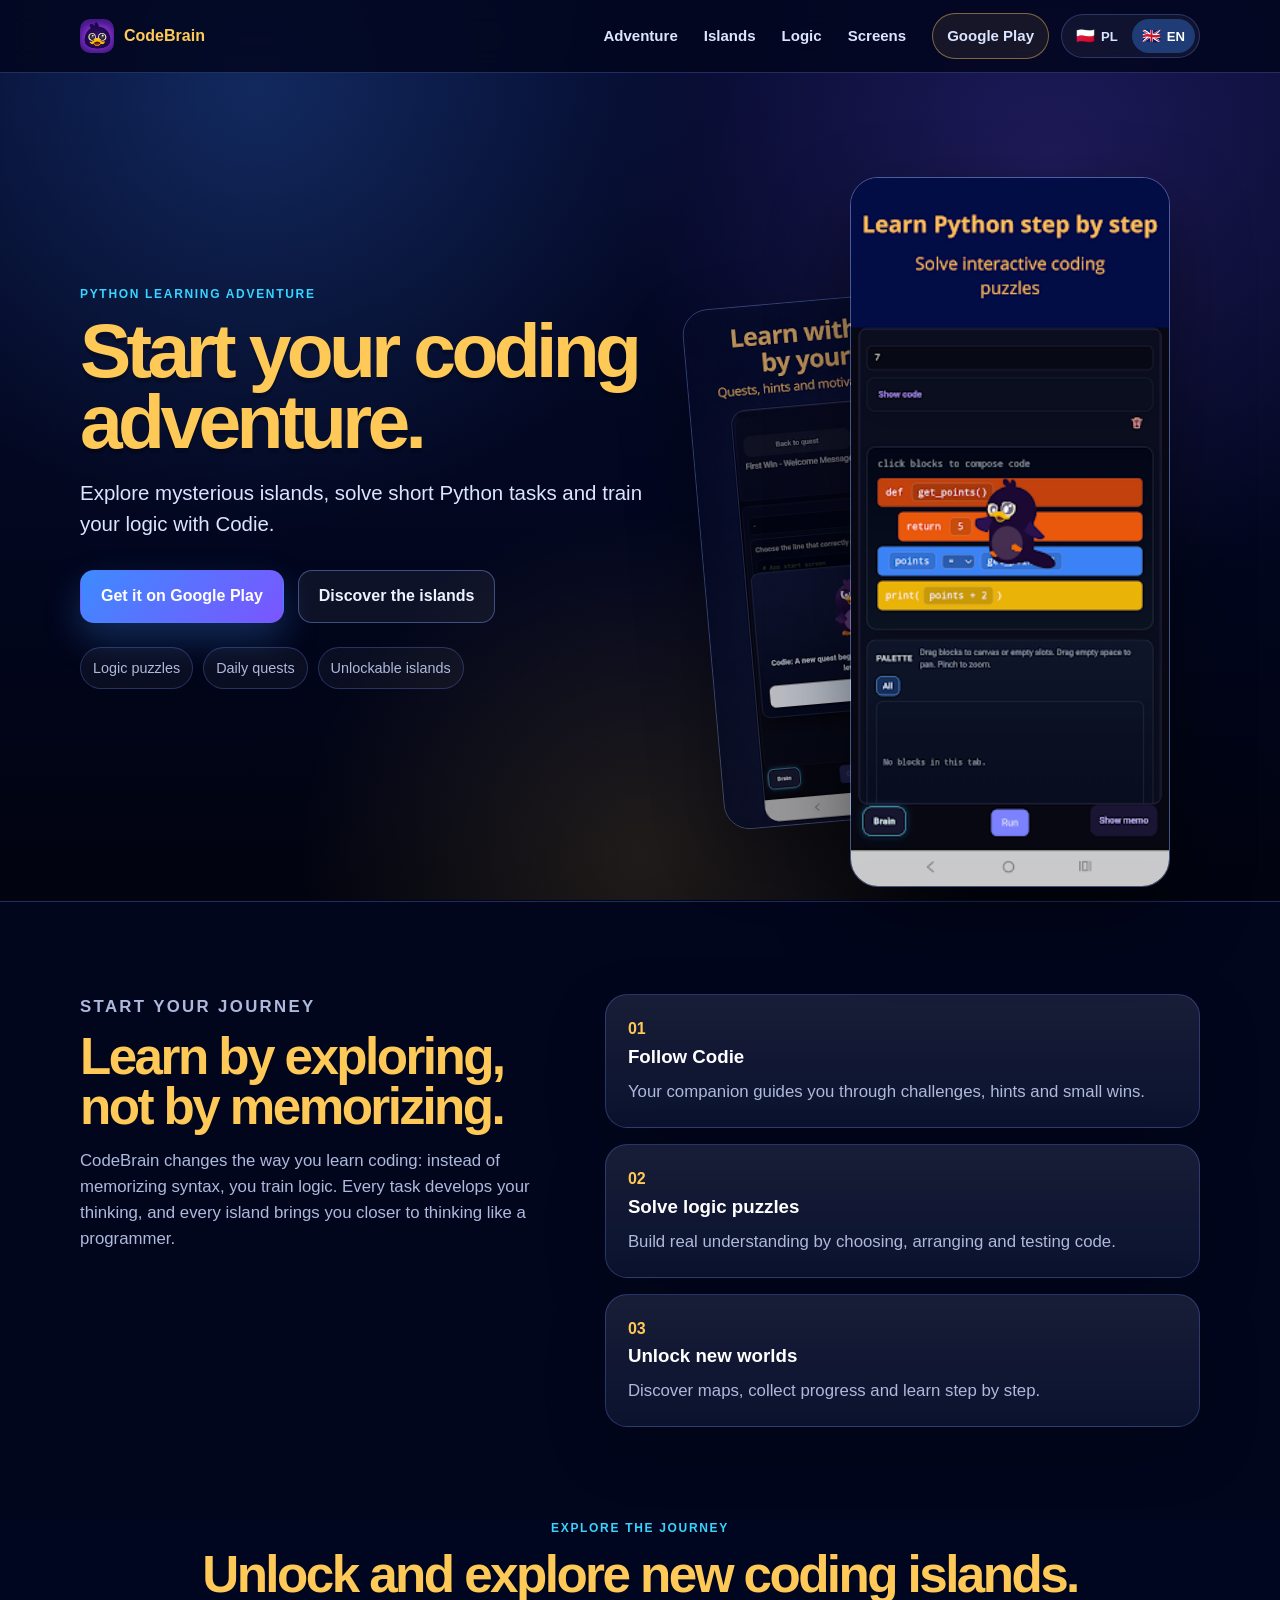
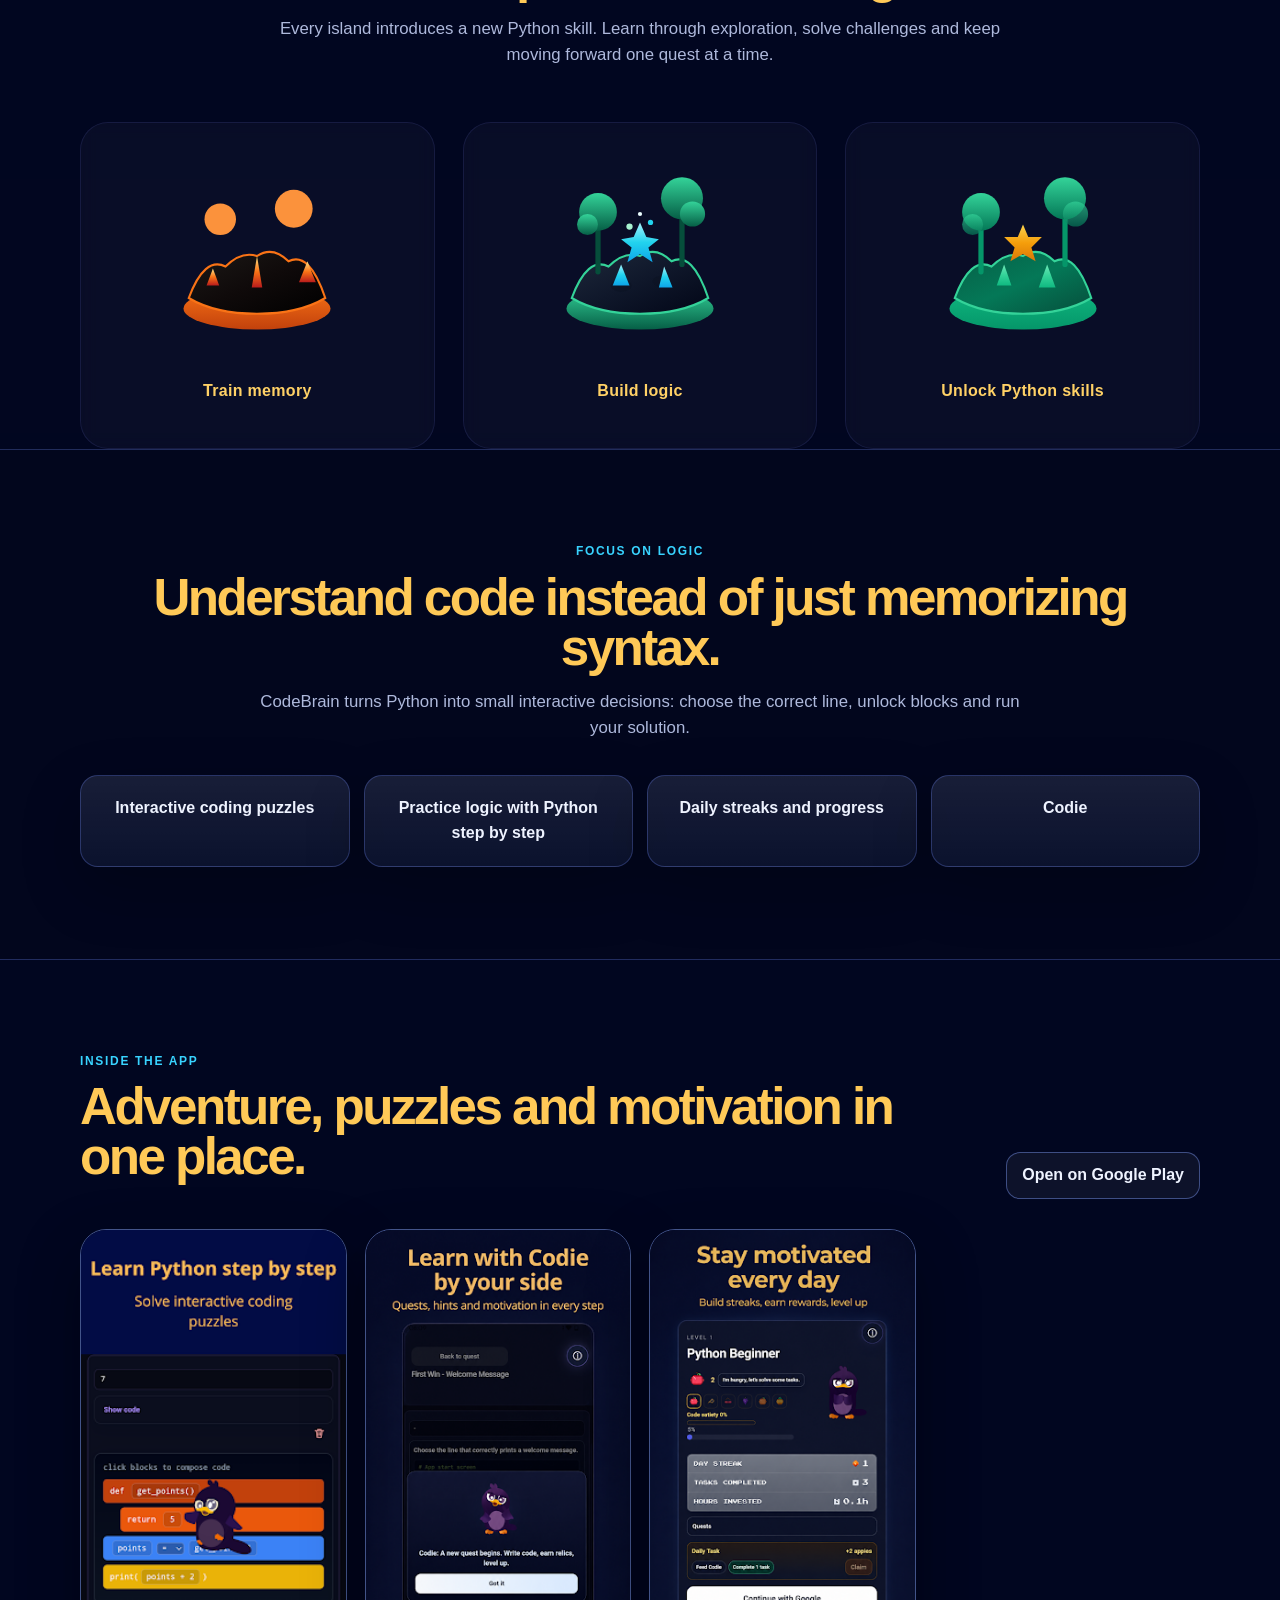
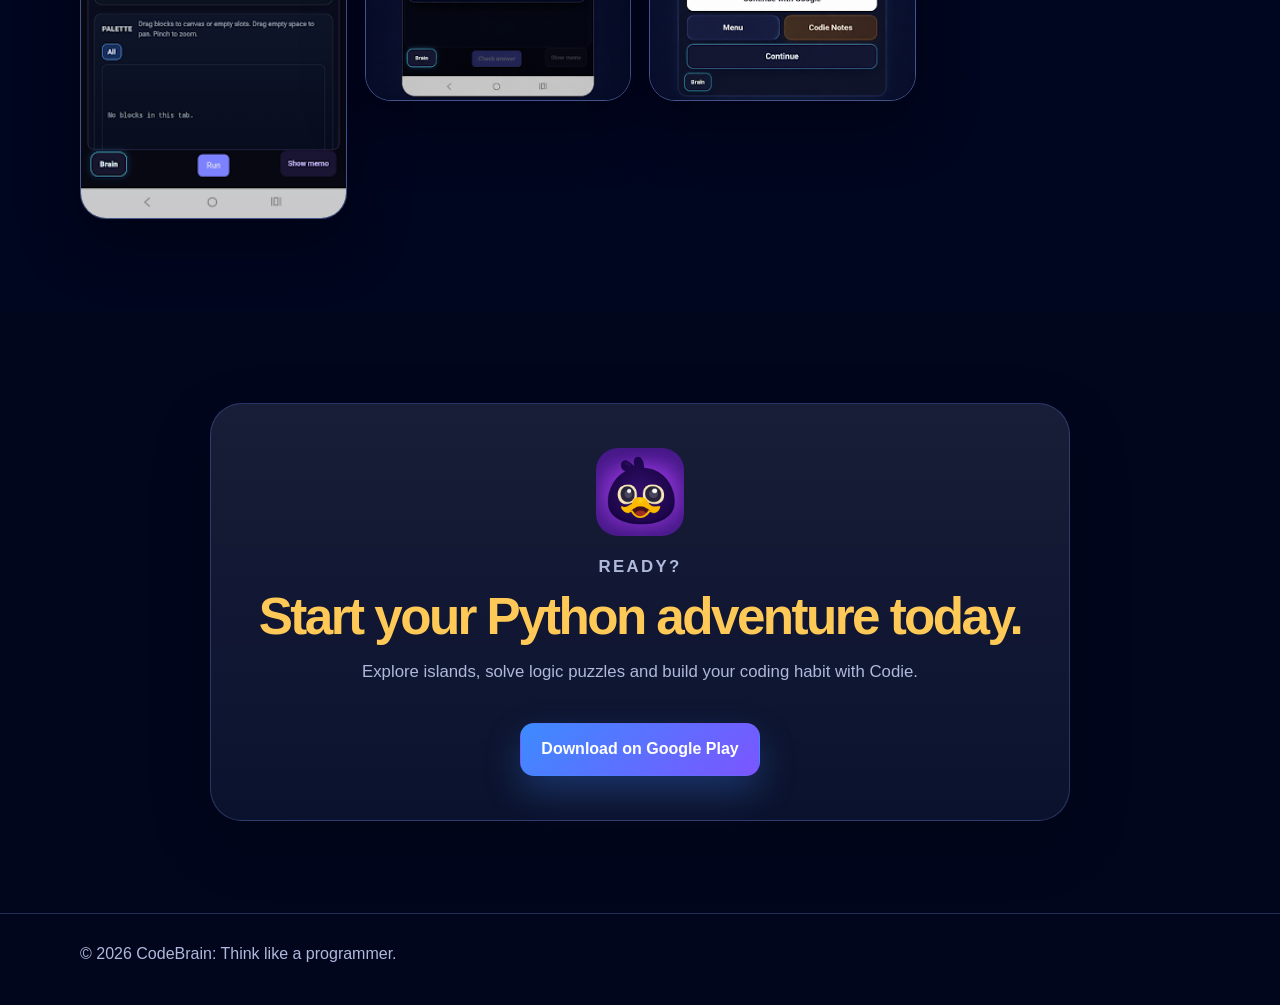
==== commit 234f4289: "Update index.html" ====
--- a/index.html
+++ b/index.html
@@ -1,5 +1,5 @@
 <!doctype html>
-<html lang="pl">
+<html lang="en">
 <head>
   <meta charset="UTF-8" />
   <meta name="viewport" content="width=device-width, initial-scale=1.0" />
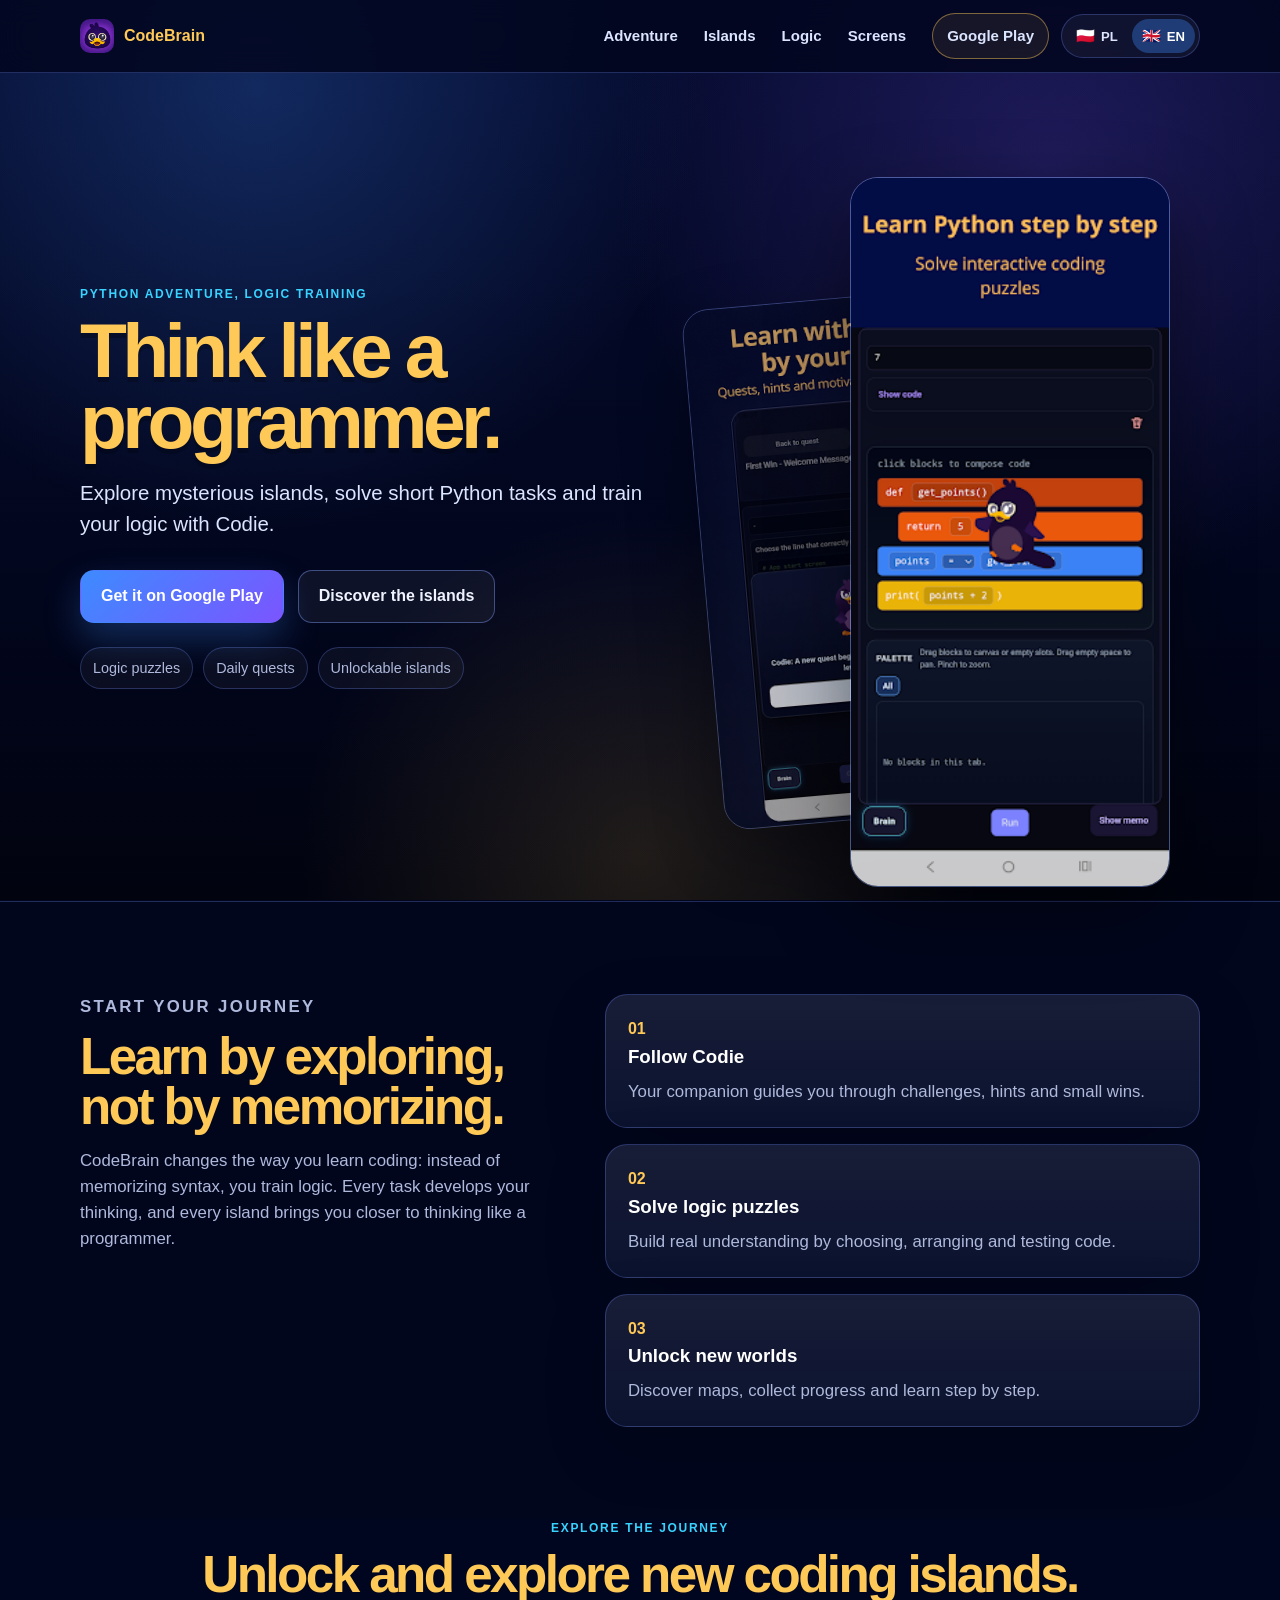
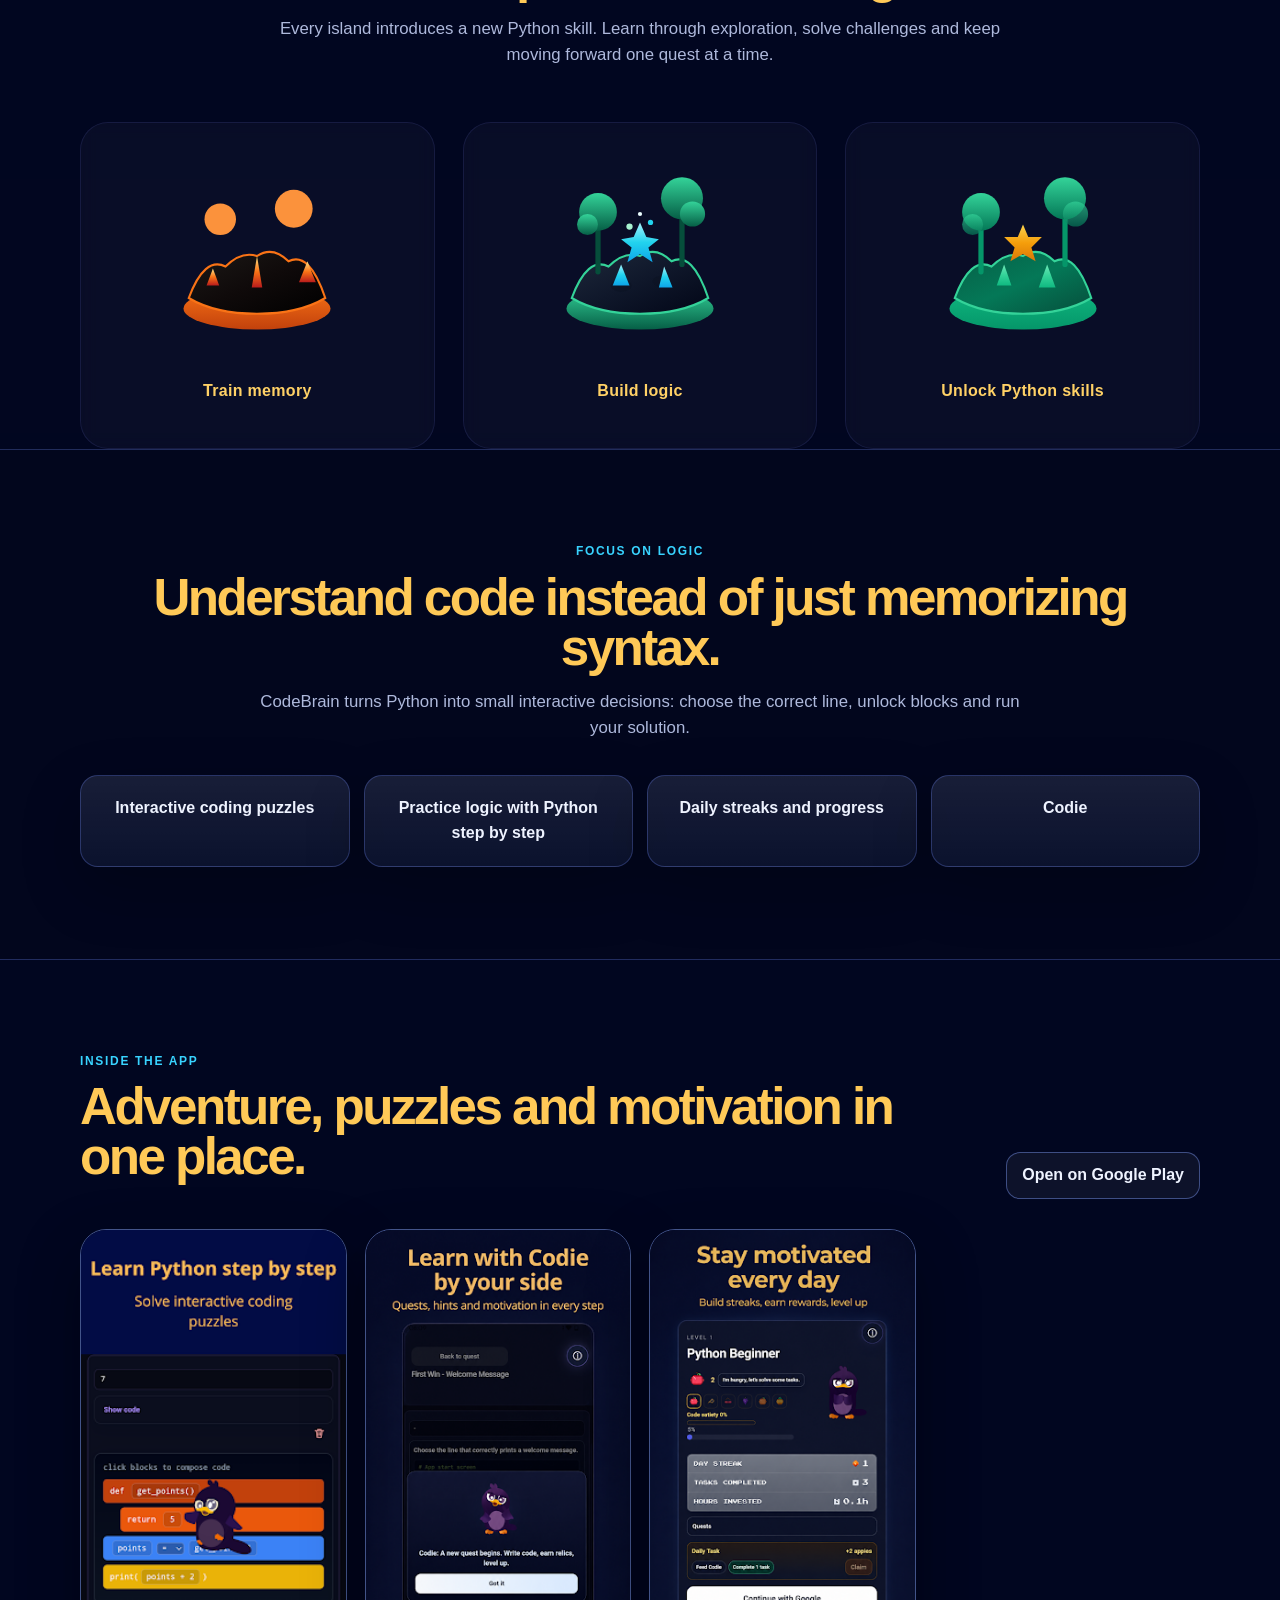
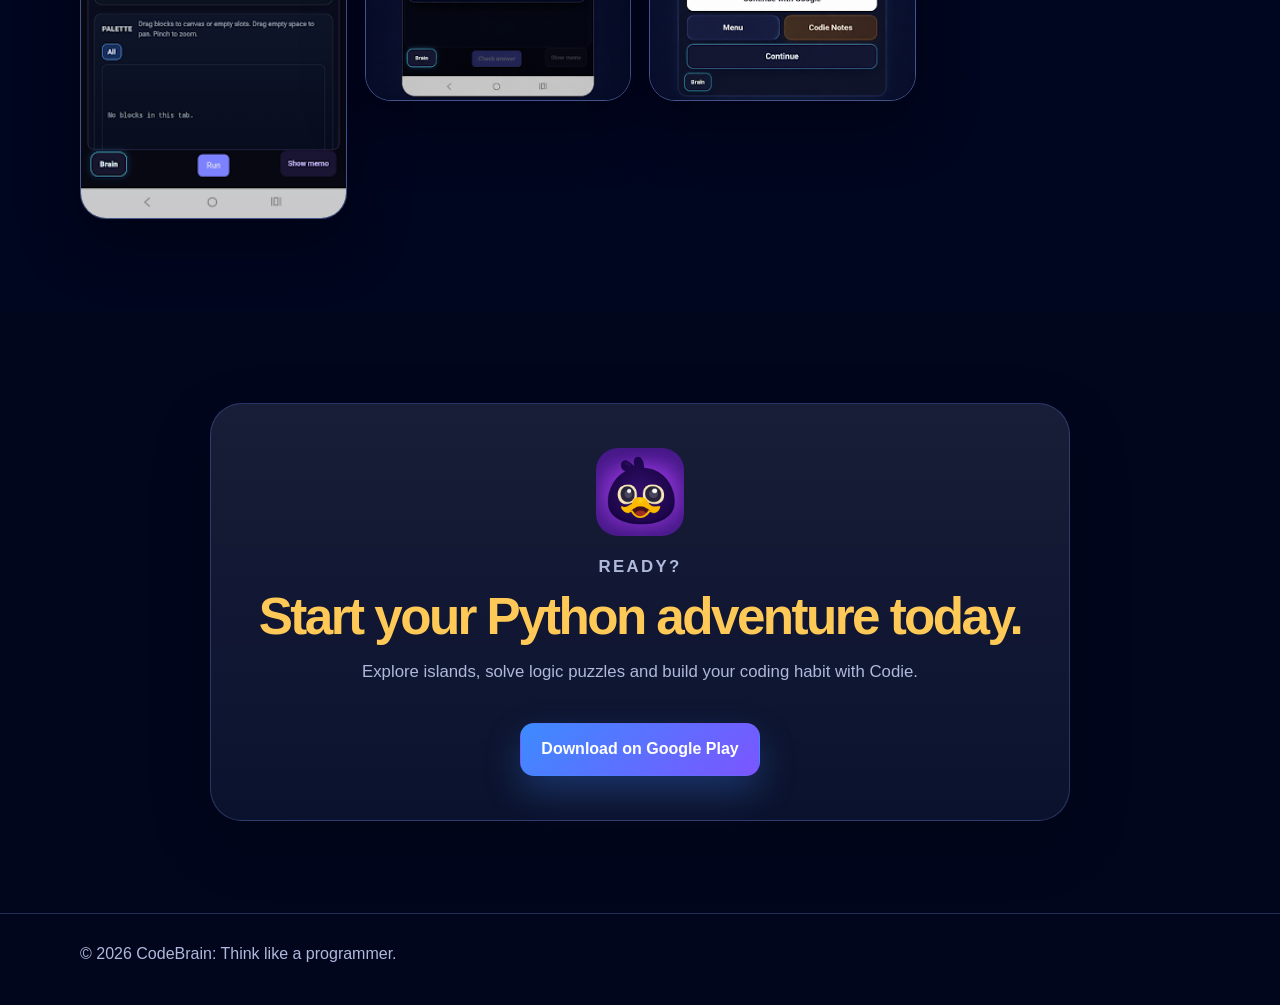
==== commit 106dbe3b: "Update index.html" ====
--- a/index.html
+++ b/index.html
@@ -76,7 +76,7 @@
           aria-label="Wybierz jezyk"
         >
           <button
-            class="lang-btn active"
+            class="lang-btn"
             type="button"
             data-lang="pl"
             data-i18n="lang.plLabel"
@@ -87,7 +87,7 @@
             <span>PL</span>
           </button>
           <button
-            class="lang-btn"
+            class="lang-btn active"
             type="button"
             data-lang="en"
             data-i18n="lang.enLabel"
@@ -106,9 +106,9 @@
     <section class="hero">
       <div class="container hero-grid">
         <div class="hero-copy">
-          <p class="eyebrow" data-i18n="hero.eyebrow">Przygoda z nauka Pythona</p>
-
-          <h1 data-i18n="hero.title">Wyrusz w koderska przygode.</h1>
+          <p class="eyebrow" data-i18n="hero.eyebrow">Przygoda z Pythonem, trening logiki</p>
+
+          <h1 data-i18n="hero.title">Myśl jak programista.</h1>
 
           <p class="lead" data-i18n="hero.lead">
             Odkrywaj tajemnicze wyspy, rozwiazuj którtkie zadania Python i trenuj logikę
@@ -138,7 +138,7 @@
           </div>
         </div>
 
-        <div class="phone-stack" data-i18n="hero.screensAria" data-i18n-attr="aria-label" aria-label="Zrzuty ekranu aplikacji BrainAcademy">
+        <div class="phone-stack" data-i18n="hero.screensAria" data-i18n-attr="aria-label" aria-label="Zrzuty ekranu aplikacji CodeBrain">
           <img
             class="phone phone-main"
             src="assets/img/screen-puzzle.png"
